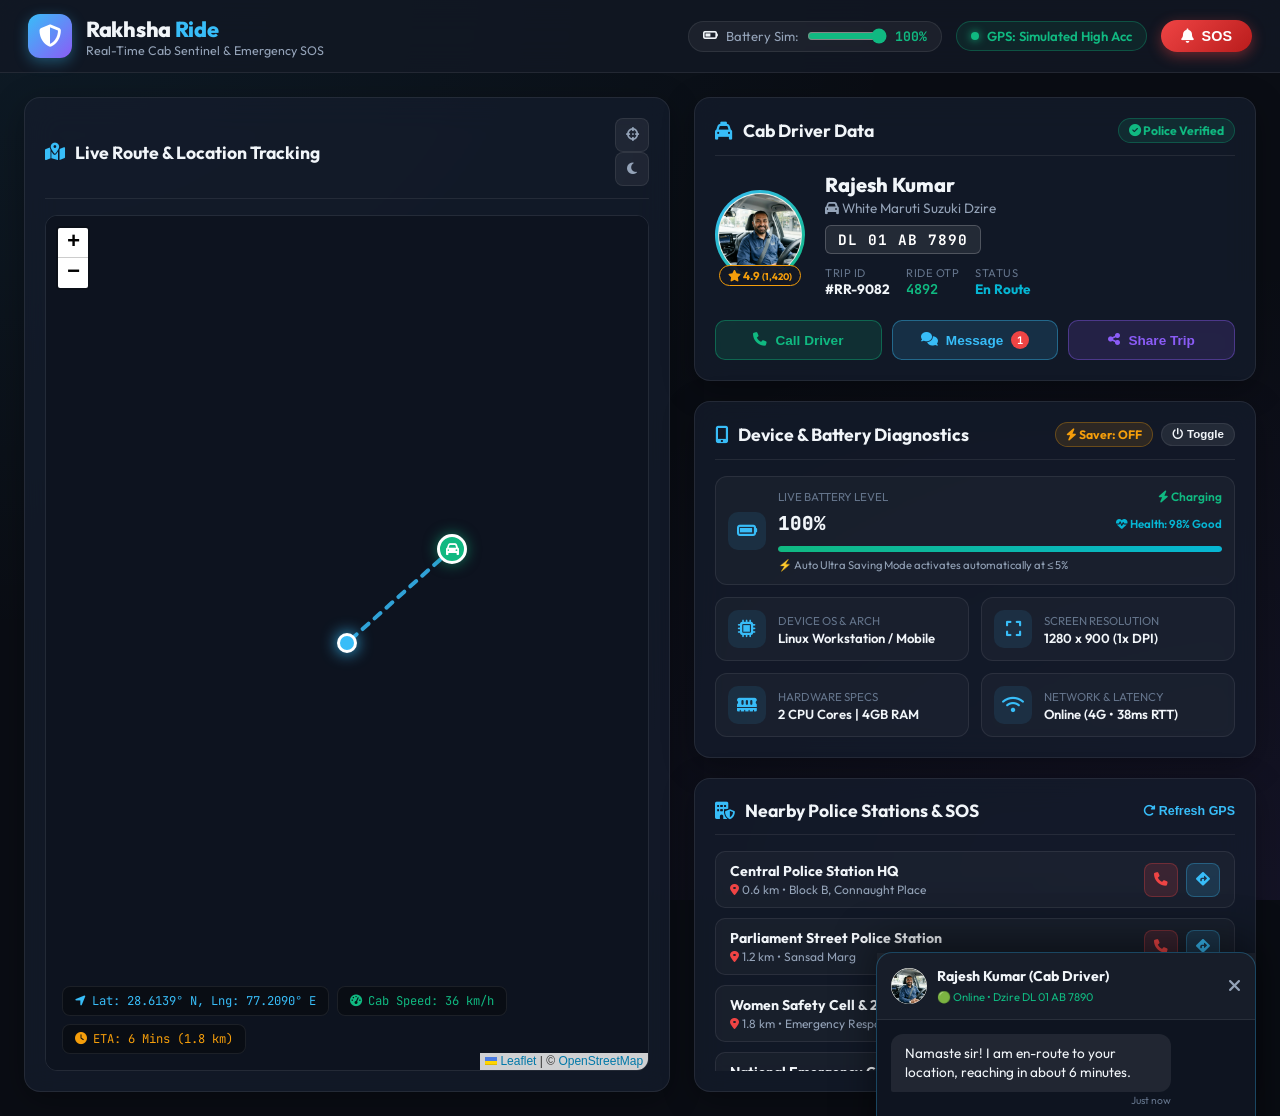
==== index.html @ adb959b7 "feat: initial commit of Rakhsha Ride web application" ====
<!DOCTYPE html>
<html lang="en">
<head>
    <meta charset="UTF-8">
    <meta name="viewport" content="width=device-width, initial-scale=1.0">
    <title>Rakhsha Ride | Smart Cab & Emergency Sentinel</title>
    
    <!-- Inline SVG Favicon (prevents 404) -->
    <link rel="icon" href="data:image/svg+xml,<svg xmlns=%22http://www.w3.org/2000/svg%22 viewBox=%220 0 100 100%22><text y=%22.9em%22 font-size=%2290%22>🛡️</text></svg>">

    <!-- Fonts -->
    <link rel="preconnect" href="https://fonts.googleapis.com">
    <link rel="preconnect" href="https://fonts.gstatic.com" crossorigin>
    <link href="https://fonts.googleapis.com/css2?family=Outfit:wght@300;400;500;600;700;800&family=JetBrains+Mono:wght@400;500;700&display=swap" rel="stylesheet">
    
    <!-- FontAwesome & Local Leaflet CSS -->
    <link rel="stylesheet" href="https://cdnjs.cloudflare.com/ajax/libs/font-awesome/6.4.0/css/all.min.css">
    <link rel="stylesheet" href="assets/leaflet.css" />
    
    <!-- Stylesheet -->
    <link rel="stylesheet" href="style.css">
</head>
<body>

    <!-- Ultra Battery Saver Warning Bar -->
    <div id="ultra-saver-bar" class="ultra-saver-bar hidden">
        <i class="fa-solid fa-triangle-exclamation"></i>
        <span>CRITICAL BATTERY (&le; 5%): ULTRA POWER SAVER AUTOMATICALLY ACTIVE</span>
        <button id="disable-saver-btn" onclick="toggleUltraSaver(false)">Disable Mode</button>
    </div>

    <!-- Main Navigation Header -->
    <header class="app-header">
        <div class="header-brand">
            <div class="logo-icon"><i class="fa-solid fa-shield-halved"></i></div>
            <div class="brand-text">
                <h1>Rakhsha <span>Ride</span></h1>
                <p>Real-Time Cab Sentinel & Emergency SOS</p>
            </div>
        </div>

        <div class="header-controls">
            <!-- Battery Simulator Control -->
            <div class="battery-simulator-pill" title="Drag slider to test Auto 5% Saver">
                <i class="fa-solid fa-battery-half" id="header-battery-icon"></i>
                <span class="bat-label">Battery Sim:</span>
                <input type="range" id="battery-slider" min="1" max="100" value="85">
                <span id="battery-sim-val" class="bat-val">85%</span>
            </div>

            <!-- Status Pills -->
            <div class="status-pill location-pill" id="gps-status-pill">
                <span class="pulse-dot"></span>
                <span id="gps-status-text">GPS: Live Active</span>
            </div>

            <!-- Emergency SOS Button -->
            <button class="sos-header-btn" onclick="openSosModal()" title="Trigger Emergency Distress Beacon">
                <i class="fa-solid fa-bell"></i> SOS
            </button>
        </div>
    </header>

    <!-- Main Container Grid -->
    <main class="main-container">
        
        <!-- Left Column: Map & Live Tracking -->
        <section class="card map-section">
            <div class="card-header">
                <h2><i class="fa-solid fa-map-location-dot"></i> Live Route & Location Tracking</h2>
                <div class="card-actions">
                    <button class="icon-btn" onclick="recenterMap()" title="Center Map on My Location"><i class="fa-solid fa-crosshairs"></i></button>
                    <button class="icon-btn" onclick="toggleMapTheme()" id="map-theme-btn" title="Toggle Dark/Light Map"><i class="fa-solid fa-moon"></i></button>
                </div>
            </div>
            
            <div class="map-wrapper dark-map" id="map-container-box">
                <div id="leaflet-map"></div>
                
                <div class="map-live-overlay">
                    <div class="geo-badge">
                        <i class="fa-solid fa-location-arrow"></i>
                        <span id="live-coords">Lat: 28.6139° N, Lng: 77.2090° E</span>
                    </div>
                    <div class="speed-badge">
                        <i class="fa-solid fa-gauge-high"></i>
                        <span id="live-speed">Cab Speed: 36 km/h</span>
                    </div>
                    <div class="eta-badge">
                        <i class="fa-solid fa-clock"></i>
                        <span id="live-eta">ETA: 6 Mins (1.8 km)</span>
                    </div>
                </div>
            </div>
        </section>

        <!-- Right Column Grid -->
        <div class="right-column-grid">

            <!-- Cab Driver Data Card -->
            <section class="card driver-card">
                <div class="card-header">
                    <h2><i class="fa-solid fa-taxi"></i> Cab Driver Data</h2>
                    <span class="badge verified-badge"><i class="fa-solid fa-circle-check"></i> Police Verified</span>
                </div>

                <div class="driver-profile-body">
                    <div class="driver-avatar-box">
                        <img src="assets/driver.png" alt="Driver Avatar" id="driver-img">
                        <div class="driver-rating">
                            <i class="fa-solid fa-star"></i> 4.9 <small>(1,420)</small>
                        </div>
                    </div>

                    <div class="driver-details">
                        <h3 id="driver-name">Rajesh Kumar</h3>
                        <p class="cab-model"><i class="fa-solid fa-car"></i> White Maruti Suzuki Dzire</p>
                        <div class="plate-number" id="car-plate">DL 01 AB 7890</div>
                        
                        <div class="trip-meta-row">
                            <div class="meta-item">
                                <span class="meta-label">Trip ID</span>
                                <span class="meta-val">#RR-9082</span>
                            </div>
                            <div class="meta-item">
                                <span class="meta-label">Ride OTP</span>
                                <span class="meta-val highlight-otp">4892</span>
                            </div>
                            <div class="meta-item">
                                <span class="meta-label">Status</span>
                                <span class="meta-val status-enroute">En Route</span>
                            </div>
                        </div>
                    </div>
                </div>

                <!-- Driver Actions -->
                <div class="driver-actions">
                    <button class="action-btn call-btn" onclick="openCallModal()">
                        <i class="fa-solid fa-phone"></i> Call Driver
                    </button>
                    <button class="action-btn chat-btn" onclick="openChatDrawer()">
                        <i class="fa-solid fa-comments"></i> Message
                        <span class="chat-badge-count" id="chat-unread-badge">1</span>
                    </button>
                    <button class="action-btn share-btn" onclick="shareTripDetails()">
                        <i class="fa-solid fa-share-nodes"></i> Share Trip
                    </button>
                </div>
            </section>

            <!-- Phone Details & Auto 5% Battery Saver Section -->
            <section class="card phone-card">
                <div class="card-header">
                    <h2><i class="fa-solid fa-mobile-screen-button"></i> Device & Battery Diagnostics</h2>
                    <div class="header-badge-wrap">
                        <span class="badge saver-badge" id="battery-saver-badge">
                            <i class="fa-solid fa-bolt"></i> <span id="saver-status-text">Saver: OFF</span>
                        </span>
                        <button class="toggle-saver-btn" onclick="manualToggleSaver()" title="Quick toggle ultra battery saver">
                            <i class="fa-solid fa-power-off"></i> Toggle
                        </button>
                    </div>
                </div>

                <div class="phone-stats-grid">
                    <!-- Live Battery Meter -->
                    <div class="stat-box battery-stat-box">
                        <div class="stat-icon-wrap">
                            <i class="fa-solid fa-battery-three-quarters" id="phone-bat-icon"></i>
                        </div>
                        <div class="stat-info">
                            <div class="stat-val-row">
                                <span class="stat-title">Live Battery Level</span>
                                <span class="charging-text" id="phone-charging-status"><i class="fa-solid fa-plug"></i> Discharging</span>
                            </div>
                            <div class="stat-val-row" style="margin: 4px 0;">
                                <span class="stat-value" id="phone-bat-percent">85%</span>
                                <span class="battery-health-tag"><i class="fa-solid fa-heart-pulse"></i> Health: 98% Good</span>
                            </div>
                            <div class="battery-bar-container">
                                <div class="battery-bar-fill" id="battery-bar-fill" style="width: 85%;"></div>
                            </div>
                            <small class="battery-subtext" id="battery-auto-note">⚡ Auto Ultra Saving Mode activates automatically at &le; 5%</small>
                        </div>
                    </div>

                    <!-- OS & Phone Model -->
                    <div class="stat-box">
                        <div class="stat-icon-wrap"><i class="fa-solid fa-microchip"></i></div>
                        <div class="stat-info">
                            <span class="stat-title">Device OS & Arch</span>
                            <span class="stat-value-sm" id="phone-os-info">Detecting OS...</span>
                        </div>
                    </div>

                    <!-- Screen Resolution -->
                    <div class="stat-box">
                        <div class="stat-icon-wrap"><i class="fa-solid fa-expand"></i></div>
                        <div class="stat-info">
                            <span class="stat-title">Screen Resolution</span>
                            <span class="stat-value-sm" id="phone-res-info">Detecting Display...</span>
                        </div>
                    </div>

                    <!-- CPU & Memory -->
                    <div class="stat-box">
                        <div class="stat-icon-wrap"><i class="fa-solid fa-memory"></i></div>
                        <div class="stat-info">
                            <span class="stat-title">Hardware Specs</span>
                            <span class="stat-value-sm" id="phone-hw-info">8 CPU Cores | 8GB RAM</span>
                        </div>
                    </div>

                    <!-- Network Status -->
                    <div class="stat-box">
                        <div class="stat-icon-wrap"><i class="fa-solid fa-wifi"></i></div>
                        <div class="stat-info">
                            <span class="stat-title">Network & Latency</span>
                            <span class="stat-value-sm" id="phone-network-info">Online (4G LTE • 38ms RTT)</span>
                        </div>
                    </div>
                </div>
            </section>

            <!-- Near Police Station Contact Section -->
            <section class="card police-card">
                <div class="card-header">
                    <h2><i class="fa-solid fa-building-shield"></i> Nearby Police Stations & SOS</h2>
                    <button class="sm-text-btn" onclick="refreshPoliceStations()"><i class="fa-solid fa-rotate-right"></i> Refresh GPS</button>
                </div>

                <div class="police-list" id="police-station-list">
                    <!-- Dynamic rendering via JS -->
                </div>
            </section>

        </div>
    </main>

    <!-- IN-APP MESSAGING CHAT DRAWER -->
    <div id="chat-drawer" class="chat-drawer">
        <div class="chat-header">
            <div class="chat-driver-info">
                <img src="assets/driver.png" alt="Driver" class="chat-avatar">
                <div>
                    <h4>Rajesh Kumar (Cab Driver)</h4>
                    <span class="online-status">🟢 Online • Dzire DL 01 AB 7890</span>
                </div>
            </div>
            <button class="close-chat-btn" onclick="closeChatDrawer()"><i class="fa-solid fa-xmark"></i></button>
        </div>

        <div class="chat-messages-container" id="chat-messages">
            <div class="message incoming">
                <div class="message-bubble">Namaste sir! I am en-route to your location, reaching in about 6 minutes.</div>
                <span class="message-time">Just now</span>
            </div>
        </div>

        <div class="typing-indicator hidden" id="typing-indicator">
            <span></span><span></span><span></span> Driver is typing...
        </div>

        <!-- Quick SOS Templates -->
        <div class="quick-templates">
            <button class="template-btn" onclick="sendQuickMessage('Where are you right now?')">📍 Where are you?</button>
            <button class="template-btn" onclick="sendQuickMessage('I am waiting at the main gate.')">🚪 At the gate</button>
            <button class="template-btn danger-template" onclick="sendQuickMessage('⚠️ Please stop the cab immediately!')">⚠️ Stop Cab</button>
            <button class="template-btn danger-template" onclick="sendQuickMessage('🆘 I am feeling unsafe, please confirm route!')">🆘 Unsafe Alert</button>
        </div>

        <div class="chat-input-bar">
            <input type="text" id="chat-input" placeholder="Type message to driver..." onkeypress="handleChatKeyPress(event)">
            <button class="send-message-btn" onclick="sendMessage()"><i class="fa-solid fa-paper-plane"></i></button>
        </div>
    </div>

    <!-- VOICE CALL SIMULATOR MODAL -->
    <div id="call-modal" class="modal-overlay hidden">
        <div class="call-card">
            <div class="call-avatar-wrap">
                <img src="assets/driver.png" alt="Driver Avatar">
                <div class="call-pulse-ring"></div>
            </div>
            <h3 id="call-status-title">Calling Rajesh Kumar...</h3>
            <p class="call-number">+91 98765 43210 (Cab Driver)</p>
            <p class="call-timer" id="call-timer-text">Ringing...</p>

            <div class="call-controls">
                <button class="call-control-btn mute-btn" id="call-mute-btn" onclick="toggleCallMute()" title="Mute/Unmute"><i class="fa-solid fa-microphone-slash"></i></button>
                <button class="call-control-btn end-call-btn" onclick="closeCallModal()" title="End Call"><i class="fa-solid fa-phone-slash"></i></button>
                <button class="call-control-btn speaker-btn" id="call-speaker-btn" onclick="toggleCallSpeaker()" title="Speaker"><i class="fa-solid fa-volume-high"></i></button>
            </div>
        </div>
    </div>

    <!-- POLICE EMERGENCY DISPATCH CALL MODAL -->
    <div id="police-call-modal" class="modal-overlay hidden">
        <div class="call-card police-call-card">
            <div class="police-siren-badge"><i class="fa-solid fa-shield-halved"></i></div>
            <h3 id="police-modal-title">Emergency Police Dispatch</h3>
            <p class="call-number" id="police-modal-number">Dialing 112...</p>
            <p class="call-timer" id="police-modal-timer">Connecting to nearest control room...</p>

            <div class="dispatch-info-box">
                <p><i class="fa-solid fa-location-crosshairs"></i> Live GPS Coordinates Transmitted</p>
                <p><i class="fa-solid fa-taxi"></i> Vehicle Plate DL 01 AB 7890 Flagged</p>
            </div>

            <div class="call-controls">
                <button class="call-control-btn end-call-btn" onclick="closePoliceCallModal()" title="Disconnect"><i class="fa-solid fa-phone-slash"></i></button>
            </div>
        </div>
    </div>

    <!-- EMERGENCY SOS TRIGGER MODAL -->
    <div id="sos-modal" class="modal-overlay hidden">
        <div class="sos-card">
            <div class="sos-siren-icon"><i class="fa-solid fa-triangle-exclamation"></i></div>
            <h2>EMERGENCY SOS ALERT</h2>
            <p>Distress beacon will broadcast your live location to Nearest Police Stations & Emergency Contacts in:</p>
            
            <div class="sos-countdown-circle">
                <span id="sos-countdown-num">5</span>
            </div>

            <div class="sos-modal-actions">
                <button class="cancel-sos-btn" onclick="cancelSosModal()">CANCEL SOS</button>
                <button class="instant-sos-btn" onclick="triggerInstantSos()">DISPATCH NOW</button>
            </div>
        </div>
    </div>

    <!-- TOAST NOTIFICATION CONTAINER -->
    <div id="toast-container" class="toast-container"></div>

    <!-- Scripts: Local Leaflet + Core App -->
    <script src="assets/leaflet.js"></script>
    <script src="app.js"></script>
</body>
</html>
---- assets/leaflet.css ----
/* required styles */

.leaflet-pane,
.leaflet-tile,
.leaflet-marker-icon,
.leaflet-marker-shadow,
.leaflet-tile-container,
.leaflet-pane > svg,
.leaflet-pane > canvas,
.leaflet-zoom-box,
.leaflet-image-layer,
.leaflet-layer {
	position: absolute;
	left: 0;
	top: 0;
	}
.leaflet-container {
	overflow: hidden;
	}
.leaflet-tile,
.leaflet-marker-icon,
.leaflet-marker-shadow {
	-webkit-user-select: none;
	   -moz-user-select: none;
	        user-select: none;
	  -webkit-user-drag: none;
	}
/* Prevents IE11 from highlighting tiles in blue */
.leaflet-tile::selection {
	background: transparent;
}
/* Safari renders non-retina tile on retina better with this, but Chrome is worse */
.leaflet-safari .leaflet-tile {
	image-rendering: -webkit-optimize-contrast;
	}
/* hack that prevents hw layers "stretching" when loading new tiles */
.leaflet-safari .leaflet-tile-container {
	width: 1600px;
	height: 1600px;
	-webkit-transform-origin: 0 0;
	}
.leaflet-marker-icon,
.leaflet-marker-shadow {
	display: block;
	}
/* .leaflet-container svg: reset svg max-width decleration shipped in Joomla! (joomla.org) 3.x */
/* .leaflet-container img: map is broken in FF if you have max-width: 100% on tiles */
.leaflet-container .leaflet-overlay-pane svg {
	max-width: none !important;
	max-height: none !important;
	}
.leaflet-container .leaflet-marker-pane img,
.leaflet-container .leaflet-shadow-pane img,
.leaflet-container .leaflet-tile-pane img,
.leaflet-container img.leaflet-image-layer,
.leaflet-container .leaflet-tile {
	max-width: none !important;
	max-height: none !important;
	width: auto;
	padding: 0;
	}

.leaflet-container img.leaflet-tile {
	/* See: https://bugs.chromium.org/p/chromium/issues/detail?id=600120 */
	mix-blend-mode: plus-lighter;
}

.leaflet-container.leaflet-touch-zoom {
	-ms-touch-action: pan-x pan-y;
	touch-action: pan-x pan-y;
	}
.leaflet-container.leaflet-touch-drag {
	-ms-touch-action: pinch-zoom;
	/* Fallback for FF which doesn't support pinch-zoom */
	touch-action: none;
	touch-action: pinch-zoom;
}
.leaflet-container.leaflet-touch-drag.leaflet-touch-zoom {
	-ms-touch-action: none;
	touch-action: none;
}
.leaflet-container {
	-webkit-tap-highlight-color: transparent;
}
.leaflet-container a {
	-webkit-tap-highlight-color: rgba(51, 181, 229, 0.4);
}
.leaflet-tile {
	filter: inherit;
	visibility: hidden;
	}
.leaflet-tile-loaded {
	visibility: inherit;
	}
.leaflet-zoom-box {
	width: 0;
	height: 0;
	-moz-box-sizing: border-box;
	     box-sizing: border-box;
	z-index: 800;
	}
/* workaround for https://bugzilla.mozilla.org/show_bug.cgi?id=888319 */
.leaflet-overlay-pane svg {
	-moz-user-select: none;
	}

.leaflet-pane         { z-index: 400; }

.leaflet-tile-pane    { z-index: 200; }
.leaflet-overlay-pane { z-index: 400; }
.leaflet-shadow-pane  { z-index: 500; }
.leaflet-marker-pane  { z-index: 600; }
.leaflet-tooltip-pane   { z-index: 650; }
.leaflet-popup-pane   { z-index: 700; }

.leaflet-map-pane canvas { z-index: 100; }
.leaflet-map-pane svg    { z-index: 200; }

.leaflet-vml-shape {
	width: 1px;
	height: 1px;
	}
.lvml {
	behavior: url(#default#VML);
	display: inline-block;
	position: absolute;
	}


/* control positioning */

.leaflet-control {
	position: relative;
	z-index: 800;
	pointer-events: visiblePainted; /* IE 9-10 doesn't have auto */
	pointer-events: auto;
	}
.leaflet-top,
.leaflet-bottom {
	position: absolute;
	z-index: 1000;
	pointer-events: none;
	}
.leaflet-top {
	top: 0;
	}
.leaflet-right {
	right: 0;
	}
.leaflet-bottom {
	bottom: 0;
	}
.leaflet-left {
	left: 0;
	}
.leaflet-control {
	float: left;
	clear: both;
	}
.leaflet-right .leaflet-control {
	float: right;
	}
.leaflet-top .leaflet-control {
	margin-top: 10px;
	}
.leaflet-bottom .leaflet-control {
	margin-bottom: 10px;
	}
.leaflet-left .leaflet-control {
	margin-left: 10px;
	}
.leaflet-right .leaflet-control {
	margin-right: 10px;
	}


/* zoom and fade animations */

.leaflet-fade-anim .leaflet-popup {
	opacity: 0;
	-webkit-transition: opacity 0.2s linear;
	   -moz-transition: opacity 0.2s linear;
	        transition: opacity 0.2s linear;
	}
.leaflet-fade-anim .leaflet-map-pane .leaflet-popup {
	opacity: 1;
	}
.leaflet-zoom-animated {
	-webkit-transform-origin: 0 0;
	    -ms-transform-origin: 0 0;
	        transform-origin: 0 0;
	}
svg.leaflet-zoom-animated {
	will-change: transform;
}

.leaflet-zoom-anim .leaflet-zoom-animated {
	-webkit-transition: -webkit-transform 0.25s cubic-bezier(0,0,0.25,1);
	   -moz-transition:    -moz-transform 0.25s cubic-bezier(0,0,0.25,1);
	        transition:         transform 0.25s cubic-bezier(0,0,0.25,1);
	}
.leaflet-zoom-anim .leaflet-tile,
.leaflet-pan-anim .leaflet-tile {
	-webkit-transition: none;
	   -moz-transition: none;
	        transition: none;
	}

.leaflet-zoom-anim .leaflet-zoom-hide {
	visibility: hidden;
	}


/* cursors */

.leaflet-interactive {
	cursor: pointer;
	}
.leaflet-grab {
	cursor: -webkit-grab;
	cursor:    -moz-grab;
	cursor:         grab;
	}
.leaflet-crosshair,
.leaflet-crosshair .leaflet-interactive {
	cursor: crosshair;
	}
.leaflet-popup-pane,
.leaflet-control {
	cursor: auto;
	}
.leaflet-dragging .leaflet-grab,
.leaflet-dragging .leaflet-grab .leaflet-interactive,
.leaflet-dragging .leaflet-marker-draggable {
	cursor: move;
	cursor: -webkit-grabbing;
	cursor:    -moz-grabbing;
	cursor:         grabbing;
	}

/* marker & overlays interactivity */
.leaflet-marker-icon,
.leaflet-marker-shadow,
.leaflet-image-layer,
.leaflet-pane > svg path,
.leaflet-tile-container {
	pointer-events: none;
	}

.leaflet-marker-icon.leaflet-interactive,
.leaflet-image-layer.leaflet-interactive,
.leaflet-pane > svg path.leaflet-interactive,
svg.leaflet-image-layer.leaflet-interactive path {
	pointer-events: visiblePainted; /* IE 9-10 doesn't have auto */
	pointer-events: auto;
	}

/* visual tweaks */

.leaflet-container {
	background: #ddd;
	outline-offset: 1px;
	}
.leaflet-container a {
	color: #0078A8;
	}
.leaflet-zoom-box {
	border: 2px dotted #38f;
	background: rgba(255,255,255,0.5);
	}


/* general typography */
.leaflet-container {
	font-family: "Helvetica Neue", Arial, Helvetica, sans-serif;
	font-size: 12px;
	font-size: 0.75rem;
	line-height: 1.5;
	}


/* general toolbar styles */

.leaflet-bar {
	box-shadow: 0 1px 5px rgba(0,0,0,0.65);
	border-radius: 4px;
	}
.leaflet-bar a {
	background-color: #fff;
	border-bottom: 1px solid #ccc;
	width: 26px;
	height: 26px;
	line-height: 26px;
	display: block;
	text-align: center;
	text-decoration: none;
	color: black;
	}
.leaflet-bar a,
.leaflet-control-layers-toggle {
	background-position: 50% 50%;
	background-repeat: no-repeat;
	display: block;
	}
.leaflet-bar a:hover,
.leaflet-bar a:focus {
	background-color: #f4f4f4;
	}
.leaflet-bar a:first-child {
	border-top-left-radius: 4px;
	border-top-right-radius: 4px;
	}
.leaflet-bar a:last-child {
	border-bottom-left-radius: 4px;
	border-bottom-right-radius: 4px;
	border-bottom: none;
	}
.leaflet-bar a.leaflet-disabled {
	cursor: default;
	background-color: #f4f4f4;
	color: #bbb;
	}

.leaflet-touch .leaflet-bar a {
	width: 30px;
	height: 30px;
	line-height: 30px;
	}
.leaflet-touch .leaflet-bar a:first-child {
	border-top-left-radius: 2px;
	border-top-right-radius: 2px;
	}
.leaflet-touch .leaflet-bar a:last-child {
	border-bottom-left-radius: 2px;
	border-bottom-right-radius: 2px;
	}

/* zoom control */

.leaflet-control-zoom-in,
.leaflet-control-zoom-out {
	font: bold 18px 'Lucida Console', Monaco, monospace;
	text-indent: 1px;
	}

.leaflet-touch .leaflet-control-zoom-in, .leaflet-touch .leaflet-control-zoom-out  {
	font-size: 22px;
	}


/* layers control */

.leaflet-control-layers {
	box-shadow: 0 1px 5px rgba(0,0,0,0.4);
	background: #fff;
	border-radius: 5px;
	}
.leaflet-control-layers-toggle {
	background-image: url(images/layers.png);
	width: 36px;
	height: 36px;
	}
.leaflet-retina .leaflet-control-layers-toggle {
	background-image: url(images/layers-2x.png);
	background-size: 26px 26px;
	}
.leaflet-touch .leaflet-control-layers-toggle {
	width: 44px;
	height: 44px;
	}
.leaflet-control-layers .leaflet-control-layers-list,
.leaflet-control-layers-expanded .leaflet-control-layers-toggle {
	display: none;
	}
.leaflet-control-layers-expanded .leaflet-control-layers-list {
	display: block;
	position: relative;
	}
.leaflet-control-layers-expanded {
	padding: 6px 10px 6px 6px;
	color: #333;
	background: #fff;
	}
.leaflet-control-layers-scrollbar {
	overflow-y: scroll;
	overflow-x: hidden;
	padding-right: 5px;
	}
.leaflet-control-layers-selector {
	margin-top: 2px;
	position: relative;
	top: 1px;
	}
.leaflet-control-layers label {
	display: block;
	font-size: 13px;
	font-size: 1.08333em;
	}
.leaflet-control-layers-separator {
	height: 0;
	border-top: 1px solid #ddd;
	margin: 5px -10px 5px -6px;
	}

/* Default icon URLs */
.leaflet-default-icon-path { /* used only in path-guessing heuristic, see L.Icon.Default */
	background-image: url(images/marker-icon.png);
	}


/* attribution and scale controls */

.leaflet-container .leaflet-control-attribution {
	background: #fff;
	background: rgba(255, 255, 255, 0.8);
	margin: 0;
	}
.leaflet-control-attribution,
.leaflet-control-scale-line {
	padding: 0 5px;
	color: #333;
	line-height: 1.4;
	}
.leaflet-control-attribution a {
	text-decoration: none;
	}
.leaflet-control-attribution a:hover,
.leaflet-control-attribution a:focus {
	text-decoration: underline;
	}
.leaflet-attribution-flag {
	display: inline !important;
	vertical-align: baseline !important;
	width: 1em;
	height: 0.6669em;
	}
.leaflet-left .leaflet-control-scale {
	margin-left: 5px;
	}
.leaflet-bottom .leaflet-control-scale {
	margin-bottom: 5px;
	}
.leaflet-control-scale-line {
	border: 2px solid #777;
	border-top: none;
	line-height: 1.1;
	padding: 2px 5px 1px;
	white-space: nowrap;
	-moz-box-sizing: border-box;
	     box-sizing: border-box;
	background: rgba(255, 255, 255, 0.8);
	text-shadow: 1px 1px #fff;
	}
.leaflet-control-scale-line:not(:first-child) {
	border-top: 2px solid #777;
	border-bottom: none;
	margin-top: -2px;
	}
.leaflet-control-scale-line:not(:first-child):not(:last-child) {
	border-bottom: 2px solid #777;
	}

.leaflet-touch .leaflet-control-attribution,
.leaflet-touch .leaflet-control-layers,
.leaflet-touch .leaflet-bar {
	box-shadow: none;
	}
.leaflet-touch .leaflet-control-layers,
.leaflet-touch .leaflet-bar {
	border: 2px solid rgba(0,0,0,0.2);
	background-clip: padding-box;
	}


/* popup */

.leaflet-popup {
	position: absolute;
	text-align: center;
	margin-bottom: 20px;
	}
.leaflet-popup-content-wrapper {
	padding: 1px;
	text-align: left;
	border-radius: 12px;
	}
.leaflet-popup-content {
	margin: 13px 24px 13px 20px;
	line-height: 1.3;
	font-size: 13px;
	font-size: 1.08333em;
	min-height: 1px;
	}
.leaflet-popup-content p {
	margin: 17px 0;
	margin: 1.3em 0;
	}
.leaflet-popup-tip-container {
	width: 40px;
	height: 20px;
	position: absolute;
	left: 50%;
	margin-top: -1px;
	margin-left: -20px;
	overflow: hidden;
	pointer-events: none;
	}
.leaflet-popup-tip {
	width: 17px;
	height: 17px;
	padding: 1px;

	margin: -10px auto 0;
	pointer-events: auto;

	-webkit-transform: rotate(45deg);
	   -moz-transform: rotate(45deg);
	    -ms-transform: rotate(45deg);
	        transform: rotate(45deg);
	}
.leaflet-popup-content-wrapper,
.leaflet-popup-tip {
	background: white;
	color: #333;
	box-shadow: 0 3px 14px rgba(0,0,0,0.4);
	}
.leaflet-container a.leaflet-popup-close-button {
	position: absolute;
	top: 0;
	right: 0;
	border: none;
	text-align: center;
	width: 24px;
	height: 24px;
	font: 16px/24px Tahoma, Verdana, sans-serif;
	color: #757575;
	text-decoration: none;
	background: transparent;
	}
.leaflet-container a.leaflet-popup-close-button:hover,
.leaflet-container a.leaflet-popup-close-button:focus {
	color: #585858;
	}
.leaflet-popup-scrolled {
	overflow: auto;
	}

.leaflet-oldie .leaflet-popup-content-wrapper {
	-ms-zoom: 1;
	}
.leaflet-oldie .leaflet-popup-tip {
	width: 24px;
	margin: 0 auto;

	-ms-filter: "progid:DXImageTransform.Microsoft.Matrix(M11=0.70710678, M12=0.70710678, M21=-0.70710678, M22=0.70710678)";
	filter: progid:DXImageTransform.Microsoft.Matrix(M11=0.70710678, M12=0.70710678, M21=-0.70710678, M22=0.70710678);
	}

.leaflet-oldie .leaflet-control-zoom,
.leaflet-oldie .leaflet-control-layers,
.leaflet-oldie .leaflet-popup-content-wrapper,
.leaflet-oldie .leaflet-popup-tip {
	border: 1px solid #999;
	}


/* div icon */

.leaflet-div-icon {
	background: #fff;
	border: 1px solid #666;
	}


/* Tooltip */
/* Base styles for the element that has a tooltip */
.leaflet-tooltip {
	position: absolute;
	padding: 6px;
	background-color: #fff;
	border: 1px solid #fff;
	border-radius: 3px;
	color: #222;
	white-space: nowrap;
	-webkit-user-select: none;
	-moz-user-select: none;
	-ms-user-select: none;
	user-select: none;
	pointer-events: none;
	box-shadow: 0 1px 3px rgba(0,0,0,0.4);
	}
.leaflet-tooltip.leaflet-interactive {
	cursor: pointer;
	pointer-events: auto;
	}
.leaflet-tooltip-top:before,
.leaflet-tooltip-bottom:before,
.leaflet-tooltip-left:before,
.leaflet-tooltip-right:before {
	position: absolute;
	pointer-events: none;
	border: 6px solid transparent;
	background: transparent;
	content: "";
	}

/* Directions */

.leaflet-tooltip-bottom {
	margin-top: 6px;
}
.leaflet-tooltip-top {
	margin-top: -6px;
}
.leaflet-tooltip-bottom:before,
.leaflet-tooltip-top:before {
	left: 50%;
	margin-left: -6px;
	}
.leaflet-tooltip-top:before {
	bottom: 0;
	margin-bottom: -12px;
	border-top-color: #fff;
	}
.leaflet-tooltip-bottom:before {
	top: 0;
	margin-top: -12px;
	margin-left: -6px;
	border-bottom-color: #fff;
	}
.leaflet-tooltip-left {
	margin-left: -6px;
}
.leaflet-tooltip-right {
	margin-left: 6px;
}
.leaflet-tooltip-left:before,
.leaflet-tooltip-right:before {
	top: 50%;
	margin-top: -6px;
	}
.leaflet-tooltip-left:before {
	right: 0;
	margin-right: -12px;
	border-left-color: #fff;
	}
.leaflet-tooltip-right:before {
	left: 0;
	margin-left: -12px;
	border-right-color: #fff;
	}

/* Printing */

@media print {
	/* Prevent printers from removing background-images of controls. */
	.leaflet-control {
		-webkit-print-color-adjust: exact;
		print-color-adjust: exact;
		}
	}
---- style.css ----
/* ==========================================================================
   Rakhsha Ride - Core Design System & Styling
   ========================================================================== */

:root {
    /* Color Palette */
    --bg-primary: #0a0d14;
    --bg-secondary: #121824;
    --bg-card: rgba(21, 29, 44, 0.75);
    --bg-card-hover: rgba(28, 38, 57, 0.85);
    --border-color: rgba(255, 255, 255, 0.08);
    --border-glow: rgba(56, 189, 248, 0.3);

    --text-main: #f1f5f9;
    --text-muted: #94a3b8;
    --text-dim: #64748b;

    --accent-primary: #38bdf8;
    --accent-cyan: #06b6d4;
    --accent-emerald: #10b981;
    --accent-warning: #f59e0b;
    --accent-danger: #ef4444;
    --accent-purple: #8b5cf6;

    --font-main: 'Outfit', -apple-system, BlinkMacSystemFont, sans-serif;
    --font-mono: 'JetBrains Mono', monospace;

    --glass-blur: blur(16px);
    --card-radius: 16px;
    --transition-fast: all 0.2s cubic-bezier(0.4, 0, 0.2, 1);
    --transition-smooth: all 0.3s cubic-bezier(0.4, 0, 0.2, 1);
}

/* Reset & Base Styles */
* {
    margin: 0;
    padding: 0;
    box-sizing: border-box;
}

body {
    font-family: var(--font-main);
    background-color: var(--bg-primary);
    background-image: 
        radial-gradient(at 0% 0%, rgba(56, 189, 248, 0.08) 0px, transparent 50%),
        radial-gradient(at 100% 100%, rgba(139, 92, 246, 0.08) 0px, transparent 50%);
    background-attachment: fixed;
    color: var(--text-main);
    min-height: 100vh;
    display: flex;
    flex-direction: column;
    overflow-x: hidden;
}

/* Scrollbar */
::-webkit-scrollbar {
    width: 6px;
}
::-webkit-scrollbar-track {
    background: var(--bg-primary);
}
::-webkit-scrollbar-thumb {
    background: var(--bg-secondary);
    border-radius: 4px;
}
::-webkit-scrollbar-thumb:hover {
    background: var(--accent-primary);
}

/* ==========================================================================
   Ultra Power Saver Mode Theme Overrides (&le; 5% Battery)
   ========================================================================== */
body.ultra-saver {
    background-color: #000000 !important;
    background-image: none !important;
    color: #ffffff !important;
}

body.ultra-saver * {
    box-shadow: none !important;
    text-shadow: none !important;
    backdrop-filter: none !important;
    animation: none !important;
    transition: none !important;
}

body.ultra-saver .card {
    background: #050505 !important;
    border: 1px solid #333333 !important;
}

body.ultra-saver .app-header {
    background: #000000 !important;
    border-bottom: 2px solid #f59e0b !important;
}

body.ultra-saver .sos-header-btn,
body.ultra-saver .instant-sos-btn {
    background: #ff0000 !important;
    color: #ffffff !important;
    border: 2px solid #ffffff !important;
}

body.ultra-saver .battery-bar-fill {
    background: #ff0000 !important;
}

body.ultra-saver .verified-badge,
body.ultra-saver .status-pill {
    background: #111111 !important;
    border: 1px solid #555555 !important;
    color: #f59e0b !important;
}

/* Ultra Saver Bar */
.ultra-saver-bar {
    background: #ef4444;
    color: #ffffff;
    padding: 10px 20px;
    font-size: 0.9rem;
    font-weight: 700;
    display: flex;
    align-items: center;
    justify-content: center;
    gap: 15px;
    letter-spacing: 0.5px;
    box-shadow: 0 4px 12px rgba(239, 68, 68, 0.4);
    position: sticky;
    top: 0;
    z-index: 9999;
}

.ultra-saver-bar.hidden {
    display: none !important;
}

.ultra-saver-bar button {
    background: #ffffff;
    color: #ef4444;
    border: none;
    padding: 5px 14px;
    border-radius: 6px;
    font-weight: 800;
    cursor: pointer;
    font-size: 0.82rem;
}

/* ==========================================================================
   Header Architecture
   ========================================================================== */
.app-header {
    display: flex;
    align-items: center;
    justify-content: space-between;
    padding: 14px 28px;
    background: rgba(18, 24, 36, 0.85);
    backdrop-filter: var(--glass-blur);
    border-bottom: 1px solid var(--border-color);
    position: sticky;
    top: 0;
    z-index: 100;
}

.header-brand {
    display: flex;
    align-items: center;
    gap: 14px;
}

.logo-icon {
    width: 44px;
    height: 44px;
    border-radius: 12px;
    background: linear-gradient(135deg, var(--accent-primary), var(--accent-purple));
    display: flex;
    align-items: center;
    justify-content: center;
    font-size: 1.4rem;
    color: #ffffff;
    box-shadow: 0 4px 14px rgba(56, 189, 248, 0.35);
}

.brand-text h1 {
    font-size: 1.35rem;
    font-weight: 800;
    letter-spacing: -0.3px;
}

.brand-text h1 span {
    color: var(--accent-primary);
}

.brand-text p {
    font-size: 0.78rem;
    color: var(--text-muted);
}

.header-controls {
    display: flex;
    align-items: center;
    gap: 14px;
}

/* Battery Simulator Control Pill */
.battery-simulator-pill {
    display: flex;
    align-items: center;
    gap: 8px;
    background: rgba(255, 255, 255, 0.05);
    border: 1px solid var(--border-color);
    padding: 6px 14px;
    border-radius: 30px;
    font-size: 0.82rem;
}

.battery-simulator-pill input[type="range"] {
    width: 80px;
    accent-color: var(--accent-emerald);
    cursor: pointer;
}

.bat-label {
    color: var(--text-muted);
}

.bat-val {
    font-family: var(--font-mono);
    font-weight: 700;
    color: var(--accent-emerald);
}

/* Status Pills */
.status-pill {
    display: flex;
    align-items: center;
    gap: 8px;
    padding: 6px 14px;
    border-radius: 30px;
    font-size: 0.82rem;
    font-weight: 600;
    background: rgba(16, 185, 129, 0.1);
    border: 1px solid rgba(16, 185, 129, 0.3);
    color: var(--accent-emerald);
}

.pulse-dot {
    width: 8px;
    height: 8px;
    border-radius: 50%;
    background-color: var(--accent-emerald);
    box-shadow: 0 0 8px var(--accent-emerald);
    animation: pulse 1.8s infinite;
}

@keyframes pulse {
    0% { transform: scale(0.95); box-shadow: 0 0 0 0 rgba(16, 185, 129, 0.7); }
    70% { transform: scale(1); box-shadow: 0 0 0 8px rgba(16, 185, 129, 0); }
    100% { transform: scale(0.95); box-shadow: 0 0 0 0 rgba(16, 185, 129, 0); }
}

/* Header SOS Button */
.sos-header-btn {
    background: linear-gradient(135deg, #ef4444, #b91c1c);
    color: #ffffff;
    border: none;
    padding: 8px 20px;
    border-radius: 30px;
    font-size: 0.9rem;
    font-weight: 800;
    display: flex;
    align-items: center;
    gap: 8px;
    cursor: pointer;
    box-shadow: 0 4px 14px rgba(239, 68, 68, 0.4);
    transition: var(--transition-fast);
}

.sos-header-btn:hover {
    transform: translateY(-2px);
    box-shadow: 0 6px 20px rgba(239, 68, 68, 0.6);
}

/* ==========================================================================
   Main Grid Layout
   ========================================================================== */
.main-container {
    padding: 24px;
    display: grid;
    grid-template-columns: 1.15fr 1fr;
    gap: 24px;
    max-width: 1600px;
    width: 100%;
    margin: 0 auto;
    flex: 1;
}

@media (max-width: 1080px) {
    .main-container {
        grid-template-columns: 1fr;
    }
}

/* Card Container Base */
.card {
    background: var(--bg-card);
    backdrop-filter: var(--glass-blur);
    border: 1px solid var(--border-color);
    border-radius: var(--card-radius);
    padding: 20px;
    display: flex;
    flex-direction: column;
    gap: 16px;
    box-shadow: 0 8px 32px rgba(0, 0, 0, 0.3);
    transition: var(--transition-smooth);
}

.card:hover {
    border-color: var(--border-glow);
}

.card-header {
    display: flex;
    align-items: center;
    justify-content: space-between;
    padding-bottom: 12px;
    border-bottom: 1px solid var(--border-color);
}

.card-header h2 {
    font-size: 1.1rem;
    font-weight: 700;
    display: flex;
    align-items: center;
    gap: 10px;
    color: var(--text-main);
}

.card-header h2 i {
    color: var(--accent-primary);
}

.header-badge-wrap {
    display: flex;
    align-items: center;
    gap: 8px;
}

.toggle-saver-btn {
    background: rgba(255, 255, 255, 0.08);
    border: 1px solid var(--border-color);
    color: var(--text-main);
    padding: 4px 10px;
    border-radius: 12px;
    font-size: 0.72rem;
    font-weight: 700;
    cursor: pointer;
    transition: var(--transition-fast);
}

.toggle-saver-btn:hover {
    background: var(--accent-warning);
    color: #000000;
}

.icon-btn {
    background: rgba(255, 255, 255, 0.06);
    border: 1px solid var(--border-color);
    color: var(--text-muted);
    width: 34px;
    height: 34px;
    border-radius: 8px;
    display: flex;
    align-items: center;
    justify-content: center;
    cursor: pointer;
    transition: var(--transition-fast);
}

.icon-btn:hover {
    background: rgba(255, 255, 255, 0.12);
    color: var(--text-main);
}

.badge {
    font-size: 0.76rem;
    font-weight: 700;
    padding: 4px 10px;
    border-radius: 20px;
}

.verified-badge {
    background: rgba(16, 185, 129, 0.12);
    color: var(--accent-emerald);
    border: 1px solid rgba(16, 185, 129, 0.3);
}

.saver-badge {
    background: rgba(245, 158, 11, 0.12);
    color: var(--accent-warning);
    border: 1px solid rgba(245, 158, 11, 0.3);
}

/* ==========================================================================
   Section 1: Map Section & Cyber Dark Mode Filter (100% Keyless)
   ========================================================================== */
.map-section {
    min-height: 580px;
    height: 100%;
}

.map-wrapper {
    position: relative;
    flex: 1;
    min-height: 480px;
    border-radius: 12px;
    overflow: hidden;
    border: 1px solid var(--border-color);
}

#leaflet-map {
    width: 100%;
    height: 100%;
    z-index: 1;
    background: #0d131f;
}

/* Dark Mode Tile Inversion: Creates cyber dark radar map without requiring third party API keys */
.map-wrapper.dark-map .leaflet-tile-pane {
    filter: brightness(0.65) invert(1) contrast(3) hue-rotate(200deg) saturate(0.25) brightness(0.85);
}

.map-live-overlay {
    position: absolute;
    bottom: 16px;
    left: 16px;
    right: 16px;
    display: flex;
    flex-wrap: wrap;
    gap: 8px;
    z-index: 10;
    pointer-events: none;
}

.geo-badge, .speed-badge, .eta-badge {
    background: rgba(10, 13, 20, 0.88);
    backdrop-filter: var(--glass-blur);
    border: 1px solid var(--border-color);
    padding: 6px 12px;
    border-radius: 8px;
    font-family: var(--font-mono);
    font-size: 0.76rem;
    color: var(--accent-primary);
    display: flex;
    align-items: center;
    gap: 6px;
    pointer-events: auto;
}

.speed-badge { color: var(--accent-emerald); }
.eta-badge { color: var(--accent-warning); }

/* User and Cab Map Pins */
.user-map-pin, .cab-map-pin {
    display: flex;
    align-items: center;
    justify-content: center;
}

/* ==========================================================================
   Right Column Layout
   ========================================================================== */
.right-column-grid {
    display: flex;
    flex-direction: column;
    gap: 20px;
}

/* Driver Card */
.driver-profile-body {
    display: flex;
    gap: 20px;
    align-items: center;
}

.driver-avatar-box {
    position: relative;
    width: 90px;
    height: 90px;
    border-radius: 50%;
    padding: 3px;
    background: linear-gradient(135deg, var(--accent-primary), var(--accent-emerald));
    flex-shrink: 0;
}

.driver-avatar-box img {
    width: 100%;
    height: 100%;
    border-radius: 50%;
    object-fit: cover;
}

.driver-rating {
    position: absolute;
    bottom: -6px;
    left: 50%;
    transform: translateX(-50%);
    background: rgba(18, 24, 36, 0.95);
    border: 1px solid var(--accent-warning);
    color: var(--accent-warning);
    font-size: 0.72rem;
    font-weight: 700;
    padding: 2px 8px;
    border-radius: 12px;
    white-space: nowrap;
}

.driver-details h3 {
    font-size: 1.25rem;
    font-weight: 800;
    margin-bottom: 2px;
}

.cab-model {
    font-size: 0.85rem;
    color: var(--text-muted);
    margin-bottom: 8px;
}

.plate-number {
    display: inline-block;
    font-family: var(--font-mono);
    background: rgba(255, 255, 255, 0.08);
    border: 1px solid rgba(255, 255, 255, 0.2);
    padding: 4px 12px;
    border-radius: 6px;
    font-weight: 700;
    letter-spacing: 1px;
    font-size: 0.9rem;
    color: #ffffff;
    margin-bottom: 12px;
}

.trip-meta-row {
    display: flex;
    gap: 16px;
}

.meta-item {
    display: flex;
    flex-direction: column;
}

.meta-label {
    font-size: 0.7rem;
    color: var(--text-dim);
    text-transform: uppercase;
    letter-spacing: 0.5px;
}

.meta-val {
    font-size: 0.85rem;
    font-weight: 700;
    color: var(--text-main);
}

.highlight-otp {
    color: var(--accent-emerald);
    font-family: var(--font-mono);
}

.status-enroute {
    color: var(--accent-cyan);
}

.driver-actions {
    display: grid;
    grid-template-columns: 1fr 1fr 1fr;
    gap: 10px;
    margin-top: 6px;
}

.action-btn {
    border: none;
    padding: 10px 14px;
    border-radius: 10px;
    font-weight: 700;
    font-size: 0.85rem;
    cursor: pointer;
    display: flex;
    align-items: center;
    justify-content: center;
    gap: 8px;
    position: relative;
    transition: var(--transition-fast);
}

.call-btn {
    background: rgba(16, 185, 129, 0.15);
    border: 1px solid rgba(16, 185, 129, 0.4);
    color: var(--accent-emerald);
}
.call-btn:hover { background: var(--accent-emerald); color: #ffffff; }

.chat-btn {
    background: rgba(56, 189, 248, 0.15);
    border: 1px solid rgba(56, 189, 248, 0.4);
    color: var(--accent-primary);
}
.chat-btn:hover { background: var(--accent-primary); color: #ffffff; }

.share-btn {
    background: rgba(139, 92, 246, 0.15);
    border: 1px solid rgba(139, 92, 246, 0.4);
    color: var(--accent-purple);
}
.share-btn:hover { background: var(--accent-purple); color: #ffffff; }

.chat-badge-count {
    background: var(--accent-danger);
    color: #ffffff;
    font-size: 0.65rem;
    padding: 2px 6px;
    border-radius: 10px;
    font-family: var(--font-mono);
}

/* Phone Details Card & Stats Grid */
.phone-stats-grid {
    display: grid;
    grid-template-columns: 1fr 1fr;
    gap: 12px;
}

.stat-box {
    background: rgba(255, 255, 255, 0.03);
    border: 1px solid var(--border-color);
    padding: 12px;
    border-radius: 12px;
    display: flex;
    gap: 12px;
    align-items: center;
}

.battery-stat-box {
    grid-column: span 2;
}

.stat-icon-wrap {
    width: 38px;
    height: 38px;
    border-radius: 10px;
    background: rgba(56, 189, 248, 0.1);
    color: var(--accent-primary);
    display: flex;
    align-items: center;
    justify-content: center;
    font-size: 1.1rem;
    flex-shrink: 0;
}

.stat-info {
    display: flex;
    flex-direction: column;
    gap: 2px;
    width: 100%;
}

.stat-title {
    font-size: 0.72rem;
    color: var(--text-dim);
    text-transform: uppercase;
}

.stat-value {
    font-size: 1.2rem;
    font-weight: 800;
    font-family: var(--font-mono);
}

.stat-value-sm {
    font-size: 0.82rem;
    font-weight: 600;
    color: var(--text-main);
}

.stat-val-row {
    display: flex;
    align-items: center;
    justify-content: space-between;
}

.charging-text {
    font-size: 0.75rem;
    color: var(--accent-emerald);
    font-weight: 600;
}

.battery-health-tag {
    font-size: 0.72rem;
    color: var(--accent-cyan);
    font-weight: 600;
}

.battery-bar-container {
    height: 6px;
    background: rgba(255, 255, 255, 0.1);
    border-radius: 4px;
    overflow: hidden;
    margin-top: 4px;
}

.battery-bar-fill {
    height: 100%;
    background: linear-gradient(90deg, var(--accent-emerald), var(--accent-cyan));
    border-radius: 4px;
    transition: width 0.3s ease;
}

.battery-subtext {
    font-size: 0.7rem;
    color: var(--text-muted);
    margin-top: 4px;
}

/* Police Station Section */
.police-list {
    display: flex;
    flex-direction: column;
    gap: 10px;
    max-height: 220px;
    overflow-y: auto;
}

.police-item {
    background: rgba(255, 255, 255, 0.03);
    border: 1px solid var(--border-color);
    padding: 10px 14px;
    border-radius: 10px;
    display: flex;
    align-items: center;
    justify-content: space-between;
    transition: var(--transition-fast);
}

.police-item:hover {
    background: rgba(255, 255, 255, 0.06);
}

.police-info h4 {
    font-size: 0.88rem;
    font-weight: 700;
    margin-bottom: 2px;
}

.police-info p {
    font-size: 0.75rem;
    color: var(--text-muted);
}

.police-actions {
    display: flex;
    gap: 8px;
}

.police-btn {
    border: none;
    width: 34px;
    height: 34px;
    border-radius: 8px;
    display: flex;
    align-items: center;
    justify-content: center;
    cursor: pointer;
    font-size: 0.85rem;
    transition: var(--transition-fast);
}

.police-call {
    background: rgba(239, 68, 68, 0.15);
    color: var(--accent-danger);
    border: 1px solid rgba(239, 68, 68, 0.3);
}
.police-call:hover { background: var(--accent-danger); color: #ffffff; }

.police-nav {
    background: rgba(56, 189, 248, 0.15);
    color: var(--accent-primary);
    border: 1px solid rgba(56, 189, 248, 0.3);
}
.police-nav:hover { background: var(--accent-primary); color: #ffffff; }

.sm-text-btn {
    background: none;
    border: none;
    color: var(--accent-primary);
    font-size: 0.78rem;
    font-weight: 600;
    cursor: pointer;
}

/* ==========================================================================
   Chat Drawer
   ========================================================================== */
.chat-drawer {
    position: fixed;
    bottom: 0;
    right: 24px;
    width: 380px;
    height: 520px;
    background: #0e1420;
    border: 1px solid var(--border-glow);
    border-bottom: none;
    border-radius: 16px 16px 0 0;
    z-index: 1000;
    display: flex;
    flex-direction: column;
    transform: translateY(110%);
    transition: transform 0.3s cubic-bezier(0.4, 0, 0.2, 1);
    box-shadow: 0 -10px 40px rgba(0, 0, 0, 0.5);
}

.chat-drawer.open {
    transform: translateY(0);
}

.chat-header {
    padding: 14px;
    background: rgba(255, 255, 255, 0.04);
    border-bottom: 1px solid var(--border-color);
    display: flex;
    align-items: center;
    justify-content: space-between;
}

.chat-driver-info {
    display: flex;
    align-items: center;
    gap: 10px;
}

.chat-avatar {
    width: 36px;
    height: 36px;
    border-radius: 50%;
    object-fit: cover;
}

.chat-driver-info h4 {
    font-size: 0.88rem;
    font-weight: 700;
}

.online-status {
    font-size: 0.7rem;
    color: var(--accent-emerald);
}

.close-chat-btn {
    background: none;
    border: none;
    color: var(--text-muted);
    font-size: 1.1rem;
    cursor: pointer;
}

.chat-messages-container {
    flex: 1;
    padding: 14px;
    overflow-y: auto;
    display: flex;
    flex-direction: column;
    gap: 10px;
}

.message {
    display: flex;
    flex-direction: column;
    max-width: 80%;
}

.message.incoming {
    align-self: flex-start;
}

.message.outgoing {
    align-self: flex-end;
}

.message-bubble {
    padding: 10px 14px;
    border-radius: 12px;
    font-size: 0.85rem;
    line-height: 1.4;
}

.incoming .message-bubble {
    background: rgba(255, 255, 255, 0.08);
    color: var(--text-main);
    border-bottom-left-radius: 2px;
}

.outgoing .message-bubble {
    background: var(--accent-primary);
    color: #ffffff;
    border-bottom-right-radius: 2px;
}

.message-time {
    font-size: 0.65rem;
    color: var(--text-dim);
    margin-top: 2px;
    align-self: flex-end;
}

.typing-indicator {
    padding: 4px 14px;
    font-size: 0.75rem;
    color: var(--text-muted);
    font-style: italic;
    display: flex;
    align-items: center;
    gap: 6px;
}

.typing-indicator.hidden {
    display: none;
}

.quick-templates {
    padding: 8px 12px;
    display: flex;
    gap: 6px;
    overflow-x: auto;
    border-top: 1px solid var(--border-color);
}

.template-btn {
    background: rgba(255, 255, 255, 0.05);
    border: 1px solid var(--border-color);
    color: var(--text-muted);
    font-size: 0.72rem;
    padding: 4px 10px;
    border-radius: 14px;
    white-space: nowrap;
    cursor: pointer;
    transition: var(--transition-fast);
}

.template-btn:hover {
    background: rgba(255, 255, 255, 0.12);
    color: var(--text-main);
}

.template-btn.danger-template {
    border-color: rgba(239, 68, 68, 0.3);
    color: #fca5a5;
}

.template-btn.danger-template:hover {
    background: rgba(239, 68, 68, 0.2);
}

.chat-input-bar {
    padding: 10px 12px;
    display: flex;
    gap: 8px;
    background: rgba(0, 0, 0, 0.2);
}

.chat-input-bar input {
    flex: 1;
    background: rgba(255, 255, 255, 0.06);
    border: 1px solid var(--border-color);
    padding: 8px 14px;
    border-radius: 20px;
    color: var(--text-main);
    font-family: var(--font-main);
    font-size: 0.85rem;
    outline: none;
}

.chat-input-bar input:focus {
    border-color: var(--accent-primary);
}

.send-message-btn {
    background: var(--accent-primary);
    border: none;
    color: #ffffff;
    width: 36px;
    height: 36px;
    border-radius: 50%;
    cursor: pointer;
}

/* ==========================================================================
   Modals (Call, Police Dispatch, SOS)
   ========================================================================== */
.modal-overlay {
    position: fixed;
    top: 0;
    left: 0;
    right: 0;
    bottom: 0;
    background: rgba(0, 0, 0, 0.82);
    backdrop-filter: blur(8px);
    z-index: 2000;
    display: flex;
    align-items: center;
    justify-content: center;
}

.modal-overlay.hidden {
    display: none !important;
}

.call-card, .sos-card {
    background: #121824;
    border: 1px solid var(--border-glow);
    border-radius: 20px;
    padding: 30px;
    width: 360px;
    display: flex;
    flex-direction: column;
    align-items: center;
    text-align: center;
    box-shadow: 0 20px 50px rgba(0, 0, 0, 0.6);
}

.call-avatar-wrap {
    position: relative;
    width: 100px;
    height: 100px;
    margin-bottom: 16px;
}

.call-avatar-wrap img {
    width: 100%;
    height: 100%;
    border-radius: 50%;
    object-fit: cover;
}

.call-pulse-ring {
    position: absolute;
    top: -10px;
    left: -10px;
    right: -10px;
    bottom: -10px;
    border: 2px solid var(--accent-emerald);
    border-radius: 50%;
    animation: ripple 1.5s linear infinite;
}

@keyframes ripple {
    0% { transform: scale(0.8); opacity: 1; }
    100% { transform: scale(1.3); opacity: 0; }
}

.call-number {
    color: var(--text-muted);
    font-family: var(--font-mono);
    font-size: 0.9rem;
    margin: 4px 0 10px 0;
}

.call-timer {
    font-family: var(--font-mono);
    font-size: 1.2rem;
    color: var(--accent-emerald);
    margin-bottom: 24px;
}

.call-controls {
    display: flex;
    gap: 20px;
}

.call-control-btn {
    width: 52px;
    height: 52px;
    border-radius: 50%;
    border: none;
    font-size: 1.2rem;
    cursor: pointer;
    display: flex;
    align-items: center;
    justify-content: center;
    transition: var(--transition-fast);
}

.mute-btn, .speaker-btn {
    background: rgba(255, 255, 255, 0.1);
    color: var(--text-main);
}

.end-call-btn {
    background: var(--accent-danger);
    color: #ffffff;
    box-shadow: 0 4px 14px rgba(239, 68, 68, 0.4);
}

/* Police Dispatch Card */
.police-call-card {
    border-color: rgba(239, 68, 68, 0.4);
}

.police-siren-badge {
    width: 80px;
    height: 80px;
    border-radius: 50%;
    background: rgba(239, 68, 68, 0.15);
    border: 2px solid var(--accent-danger);
    display: flex;
    align-items: center;
    justify-content: center;
    font-size: 2.2rem;
    color: var(--accent-danger);
    margin-bottom: 16px;
    animation: pulse 1.2s infinite;
}

.dispatch-info-box {
    background: rgba(255, 255, 255, 0.04);
    border: 1px solid var(--border-color);
    padding: 12px;
    border-radius: 10px;
    width: 100%;
    font-size: 0.78rem;
    color: var(--text-muted);
    text-align: left;
    display: flex;
    flex-direction: column;
    gap: 6px;
    margin-bottom: 20px;
}

.dispatch-info-box i {
    color: var(--accent-emerald);
}

/* SOS Modal */
.sos-siren-icon {
    font-size: 3rem;
    color: var(--accent-danger);
    margin-bottom: 12px;
    animation: flash 0.8s infinite alternate;
}

@keyframes flash {
    from { opacity: 0.4; }
    to { opacity: 1; }
}

.sos-card h2 {
    color: var(--accent-danger);
    font-weight: 800;
    margin-bottom: 8px;
}

.sos-card p {
    font-size: 0.85rem;
    color: var(--text-muted);
    margin-bottom: 20px;
}

.sos-countdown-circle {
    width: 90px;
    height: 90px;
    border-radius: 50%;
    border: 4px solid var(--accent-danger);
    display: flex;
    align-items: center;
    justify-content: center;
    font-size: 2.8rem;
    font-weight: 800;
    font-family: var(--font-mono);
    color: var(--accent-danger);
    margin-bottom: 24px;
}

.sos-modal-actions {
    display: flex;
    gap: 12px;
    width: 100%;
}

.cancel-sos-btn, .instant-sos-btn {
    flex: 1;
    padding: 12px;
    border-radius: 10px;
    border: none;
    font-weight: 700;
    font-size: 0.85rem;
    cursor: pointer;
}

.cancel-sos-btn {
    background: rgba(255, 255, 255, 0.1);
    color: var(--text-main);
}

.instant-sos-btn {
    background: var(--accent-danger);
    color: #ffffff;
}

/* Toast Notifications */
.toast-container {
    position: fixed;
    bottom: 20px;
    left: 50%;
    transform: translateX(-50%);
    z-index: 9999;
    display: flex;
    flex-direction: column;
    gap: 10px;
    pointer-events: none;
}

.toast {
    background: rgba(18, 24, 36, 0.95);
    border: 1px solid var(--accent-primary);
    color: #ffffff;
    padding: 10px 20px;
    border-radius: 30px;
    font-size: 0.85rem;
    font-weight: 600;
    display: flex;
    align-items: center;
    gap: 10px;
    box-shadow: 0 10px 30px rgba(0, 0, 0, 0.5);
    animation: toastIn 0.3s ease, toastOut 0.3s ease 2.7s forwards;
}

@keyframes toastIn {
    from { opacity: 0; transform: translateY(20px); }
    to { opacity: 1; transform: translateY(0); }
}

@keyframes toastOut {
    from { opacity: 1; transform: translateY(0); }
    to { opacity: 0; transform: translateY(-10px); }
}
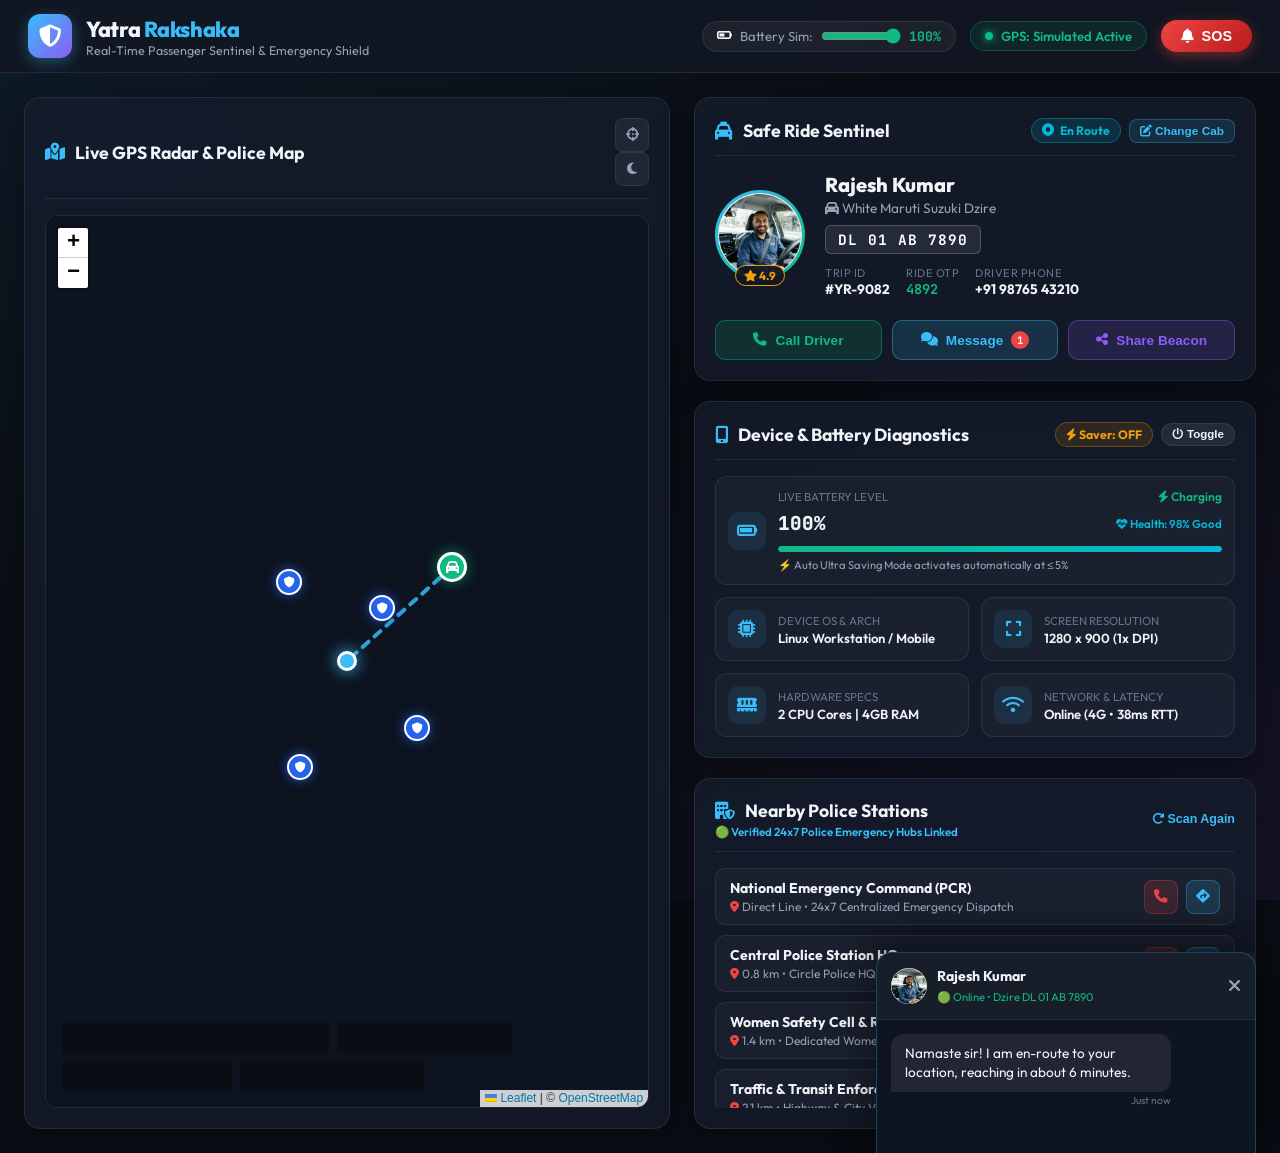
==== commit bd1bf822: "feat: upgrade to Yatra Rakshaka with real Overpass police scanner, Nominatim geocoding, and custom c" ====
--- a/index.html
+++ b/index.html
@@ -3,9 +3,9 @@
 <head>
     <meta charset="UTF-8">
     <meta name="viewport" content="width=device-width, initial-scale=1.0">
-    <title>Rakhsha Ride | Smart Cab & Emergency Sentinel</title>
+    <title>Yatra Rakshaka | Real-Time Cab Sentinel & Emergency SOS</title>
     
-    <!-- Inline SVG Favicon (prevents 404) -->
+    <!-- Inline SVG Favicon -->
     <link rel="icon" href="data:image/svg+xml,<svg xmlns=%22http://www.w3.org/2000/svg%22 viewBox=%220 0 100 100%22><text y=%22.9em%22 font-size=%2290%22>🛡️</text></svg>">
 
     <!-- Fonts -->
@@ -13,9 +13,9 @@
     <link rel="preconnect" href="https://fonts.gstatic.com" crossorigin>
     <link href="https://fonts.googleapis.com/css2?family=Outfit:wght@300;400;500;600;700;800&family=JetBrains+Mono:wght@400;500;700&display=swap" rel="stylesheet">
     
-    <!-- FontAwesome & Local Leaflet CSS -->
+    <!-- FontAwesome & Leaflet CSS -->
     <link rel="stylesheet" href="https://cdnjs.cloudflare.com/ajax/libs/font-awesome/6.4.0/css/all.min.css">
-    <link rel="stylesheet" href="assets/leaflet.css" />
+    <link rel="stylesheet" href="assets/leaflet.css" onerror="this.onerror=null;this.href='leaflet.css';" />
     
     <!-- Stylesheet -->
     <link rel="stylesheet" href="style.css">
@@ -34,8 +34,8 @@
         <div class="header-brand">
             <div class="logo-icon"><i class="fa-solid fa-shield-halved"></i></div>
             <div class="brand-text">
-                <h1>Rakhsha <span>Ride</span></h1>
-                <p>Real-Time Cab Sentinel & Emergency SOS</p>
+                <h1>Yatra <span>Rakshaka</span></h1>
+                <p>Real-Time Passenger Sentinel & Emergency Shield</p>
             </div>
         </div>
 
@@ -67,7 +67,7 @@
         <!-- Left Column: Map & Live Tracking -->
         <section class="card map-section">
             <div class="card-header">
-                <h2><i class="fa-solid fa-map-location-dot"></i> Live Route & Location Tracking</h2>
+                <h2><i class="fa-solid fa-map-location-dot"></i> Live GPS Radar & Police Map</h2>
                 <div class="card-actions">
                     <button class="icon-btn" onclick="recenterMap()" title="Center Map on My Location"><i class="fa-solid fa-crosshairs"></i></button>
                     <button class="icon-btn" onclick="toggleMapTheme()" id="map-theme-btn" title="Toggle Dark/Light Map"><i class="fa-solid fa-moon"></i></button>
@@ -80,7 +80,11 @@
                 <div class="map-live-overlay">
                     <div class="geo-badge">
                         <i class="fa-solid fa-location-arrow"></i>
-                        <span id="live-coords">Lat: 28.6139° N, Lng: 77.2090° E</span>
+                        <span id="live-coords">Detecting GPS position...</span>
+                    </div>
+                    <div class="address-badge" id="live-address-badge">
+                        <i class="fa-solid fa-location-dot"></i>
+                        <span id="live-address-text">Resolving street address...</span>
                     </div>
                     <div class="speed-badge">
                         <i class="fa-solid fa-gauge-high"></i>
@@ -97,38 +101,43 @@
         <!-- Right Column Grid -->
         <div class="right-column-grid">
 
-            <!-- Cab Driver Data Card -->
+            <!-- Cab Driver Sentinel Card -->
             <section class="card driver-card">
                 <div class="card-header">
-                    <h2><i class="fa-solid fa-taxi"></i> Cab Driver Data</h2>
-                    <span class="badge verified-badge"><i class="fa-solid fa-circle-check"></i> Police Verified</span>
+                    <h2><i class="fa-solid fa-taxi"></i> Safe Ride Sentinel</h2>
+                    <div class="driver-card-header-actions">
+                        <span class="badge ride-status-badge" id="ride-status-badge"><i class="fa-solid fa-circle-dot"></i> En Route</span>
+                        <button class="sm-edit-btn" onclick="openCabModal()" title="Enter your actual cab details">
+                            <i class="fa-solid fa-pen-to-square"></i> Change Cab
+                        </button>
+                    </div>
                 </div>
 
                 <div class="driver-profile-body">
                     <div class="driver-avatar-box">
-                        <img src="assets/driver.png" alt="Driver Avatar" id="driver-img">
+                        <img src="assets/driver.png" onerror="this.onerror=null;this.src='driver.png';" alt="Driver Avatar" id="driver-img">
                         <div class="driver-rating">
-                            <i class="fa-solid fa-star"></i> 4.9 <small>(1,420)</small>
+                            <i class="fa-solid fa-star"></i> <span id="driver-rating-val">4.9</span>
                         </div>
                     </div>
 
                     <div class="driver-details">
                         <h3 id="driver-name">Rajesh Kumar</h3>
-                        <p class="cab-model"><i class="fa-solid fa-car"></i> White Maruti Suzuki Dzire</p>
+                        <p class="cab-model" id="cab-model"><i class="fa-solid fa-car"></i> White Maruti Suzuki Dzire</p>
                         <div class="plate-number" id="car-plate">DL 01 AB 7890</div>
                         
                         <div class="trip-meta-row">
                             <div class="meta-item">
                                 <span class="meta-label">Trip ID</span>
-                                <span class="meta-val">#RR-9082</span>
+                                <span class="meta-val" id="trip-id-val">#YR-9082</span>
                             </div>
                             <div class="meta-item">
                                 <span class="meta-label">Ride OTP</span>
-                                <span class="meta-val highlight-otp">4892</span>
+                                <span class="meta-val highlight-otp" id="ride-otp-val">4892</span>
                             </div>
                             <div class="meta-item">
-                                <span class="meta-label">Status</span>
-                                <span class="meta-val status-enroute">En Route</span>
+                                <span class="meta-label">Driver Phone</span>
+                                <span class="meta-val" id="driver-phone-val">+91 98765 43210</span>
                             </div>
                         </div>
                     </div>
@@ -143,8 +152,8 @@
                         <i class="fa-solid fa-comments"></i> Message
                         <span class="chat-badge-count" id="chat-unread-badge">1</span>
                     </button>
-                    <button class="action-btn share-btn" onclick="shareTripDetails()">
-                        <i class="fa-solid fa-share-nodes"></i> Share Trip
+                    <button class="action-btn share-btn" onclick="openShareModal()">
+                        <i class="fa-solid fa-share-nodes"></i> Share Beacon
                     </button>
                 </div>
             </section>
@@ -223,29 +232,117 @@
                 </div>
             </section>
 
-            <!-- Near Police Station Contact Section -->
+            <!-- Near Police Station Contact Section (Real Overpass API Scanner) -->
             <section class="card police-card">
                 <div class="card-header">
-                    <h2><i class="fa-solid fa-building-shield"></i> Nearby Police Stations & SOS</h2>
-                    <button class="sm-text-btn" onclick="refreshPoliceStations()"><i class="fa-solid fa-rotate-right"></i> Refresh GPS</button>
+                    <div>
+                        <h2><i class="fa-solid fa-building-shield"></i> Nearby Police Stations</h2>
+                        <span id="police-scan-status" class="scan-status-text"><i class="fa-solid fa-satellite-dish"></i> Live GPS scan active</span>
+                    </div>
+                    <button class="sm-text-btn" onclick="refreshPoliceStations()"><i class="fa-solid fa-rotate-right"></i> Scan Again</button>
                 </div>
 
                 <div class="police-list" id="police-station-list">
-                    <!-- Dynamic rendering via JS -->
+                    <div class="loading-stations-notice">
+                        <i class="fa-solid fa-circle-notch fa-spin"></i>
+                        <span>Scanning police stations around your live location...</span>
+                    </div>
                 </div>
             </section>
 
         </div>
     </main>
+
+    <!-- CUSTOM CAB DETAILS MODAL (ENTER / EDIT RIDE) -->
+    <div id="cab-modal" class="modal-overlay hidden">
+        <div class="cab-edit-card">
+            <div class="modal-header-row">
+                <h3><i class="fa-solid fa-taxi"></i> Safe Ride Details</h3>
+                <button class="modal-close-btn" onclick="closeCabModal()"><i class="fa-solid fa-xmark"></i></button>
+            </div>
+            <p class="modal-subtext">Enter your active cab or auto-rickshaw details for live safety monitoring.</p>
+
+            <form id="cab-form" onsubmit="handleCabSubmit(event)">
+                <div class="form-group">
+                    <label>Vehicle Plate Number *</label>
+                    <input type="text" id="input-plate" placeholder="e.g. DL 01 AB 7890 / MH 02 CZ 4521" required>
+                </div>
+
+                <div class="form-row">
+                    <div class="form-group">
+                        <label>Driver Name *</label>
+                        <input type="text" id="input-driver-name" placeholder="e.g. Rajesh Kumar" required>
+                    </div>
+                    <div class="form-group">
+                        <label>Driver Phone Number</label>
+                        <input type="tel" id="input-driver-phone" placeholder="e.g. +91 98765 43210">
+                    </div>
+                </div>
+
+                <div class="form-row">
+                    <div class="form-group">
+                        <label>Vehicle Type</label>
+                        <select id="input-cab-type">
+                            <option value="White Maruti Suzuki Dzire (Sedan)">Sedan (Dzire / Etios)</option>
+                            <option value="Auto-Rickshaw (Yellow-Green)">Auto-Rickshaw</option>
+                            <option value="Hatchback (WagonR / Swift)">Hatchback (WagonR / Swift)</option>
+                            <option value="Prime SUV (Innova / Ertiga)">Prime SUV (Innova / Ertiga)</option>
+                            <option value="Bike Taxi">Bike Taxi</option>
+                        </select>
+                    </div>
+                    <div class="form-group">
+                        <label>Ride Status</label>
+                        <select id="input-ride-status">
+                            <option value="enroute">Ride In Progress</option>
+                            <option value="waiting">Waiting for Driver</option>
+                            <option value="completed">Completed Safely</option>
+                        </select>
+                    </div>
+                </div>
+
+                <div class="modal-actions-row">
+                    <button type="button" class="cancel-btn" onclick="closeCabModal()">Cancel</button>
+                    <button type="submit" class="save-cab-btn"><i class="fa-solid fa-shield-check"></i> Save & Monitor</button>
+                </div>
+            </form>
+        </div>
+    </div>
+
+    <!-- SHARE SAFETY BEACON MODAL (WHATSAPP & SMS) -->
+    <div id="share-modal" class="modal-overlay hidden">
+        <div class="share-beacon-card">
+            <div class="modal-header-row">
+                <h3><i class="fa-solid fa-share-nodes"></i> Broadcast Safety Beacon</h3>
+                <button class="modal-close-btn" onclick="closeShareModal()"><i class="fa-solid fa-xmark"></i></button>
+            </div>
+            <p class="modal-subtext">Instantly transmit your live location, driver details & route link to trusted family or police.</p>
+
+            <div class="beacon-preview-box" id="beacon-preview-box">
+                <!-- Populated via JS -->
+            </div>
+
+            <div class="share-channel-buttons">
+                <button class="share-channel-btn whatsapp-btn" onclick="shareOnWhatsApp()">
+                    <i class="fa-brands fa-whatsapp"></i> Send via WhatsApp
+                </button>
+                <button class="share-channel-btn sms-btn" onclick="shareViaSms()">
+                    <i class="fa-solid fa-message"></i> Send via SMS
+                </button>
+                <button class="share-channel-btn copy-btn" onclick="copyShareBeacon()">
+                    <i class="fa-solid fa-copy"></i> Copy Beacon Text
+                </button>
+            </div>
+        </div>
+    </div>
 
     <!-- IN-APP MESSAGING CHAT DRAWER -->
     <div id="chat-drawer" class="chat-drawer">
         <div class="chat-header">
             <div class="chat-driver-info">
-                <img src="assets/driver.png" alt="Driver" class="chat-avatar">
+                <img src="assets/driver.png" onerror="this.onerror=null;this.src='driver.png';" alt="Driver" class="chat-avatar" id="chat-driver-avatar">
                 <div>
-                    <h4>Rajesh Kumar (Cab Driver)</h4>
-                    <span class="online-status">🟢 Online • Dzire DL 01 AB 7890</span>
+                    <h4 id="chat-driver-name">Rajesh Kumar</h4>
+                    <span class="online-status" id="chat-driver-status">🟢 Online • Dzire DL 01 AB 7890</span>
                 </div>
             </div>
             <button class="close-chat-btn" onclick="closeChatDrawer()"><i class="fa-solid fa-xmark"></i></button>
@@ -280,11 +377,11 @@
     <div id="call-modal" class="modal-overlay hidden">
         <div class="call-card">
             <div class="call-avatar-wrap">
-                <img src="assets/driver.png" alt="Driver Avatar">
+                <img src="assets/driver.png" onerror="this.onerror=null;this.src='driver.png';" alt="Driver Avatar" id="call-driver-avatar">
                 <div class="call-pulse-ring"></div>
             </div>
             <h3 id="call-status-title">Calling Rajesh Kumar...</h3>
-            <p class="call-number">+91 98765 43210 (Cab Driver)</p>
+            <p class="call-number" id="call-driver-number">+91 98765 43210 (Cab Driver)</p>
             <p class="call-timer" id="call-timer-text">Ringing...</p>
 
             <div class="call-controls">
@@ -305,7 +402,7 @@
 
             <div class="dispatch-info-box">
                 <p><i class="fa-solid fa-location-crosshairs"></i> Live GPS Coordinates Transmitted</p>
-                <p><i class="fa-solid fa-taxi"></i> Vehicle Plate DL 01 AB 7890 Flagged</p>
+                <p><i class="fa-solid fa-taxi"></i> Vehicle Flagged: <span id="police-flagged-plate">DL 01 AB 7890</span></p>
             </div>
 
             <div class="call-controls">
@@ -336,7 +433,7 @@
     <div id="toast-container" class="toast-container"></div>
 
     <!-- Scripts: Local Leaflet + Core App -->
-    <script src="assets/leaflet.js"></script>
+    <script src="assets/leaflet.js" onerror="this.onerror=null;var s=document.createElement('script');s.src='leaflet.js';document.head.appendChild(s);"></script>
     <script src="app.js"></script>
 </body>
 </html>
--- a/style.css
+++ b/style.css
@@ -1,13 +1,13 @@
 /* ==========================================================================
-   Rakhsha Ride - Core Design System & Styling
+   Yatra Rakshaka - Core Design System & Styling
    ========================================================================== */
 
 :root {
     /* Color Palette */
     --bg-primary: #0a0d14;
     --bg-secondary: #121824;
-    --bg-card: rgba(21, 29, 44, 0.75);
-    --bg-card-hover: rgba(28, 38, 57, 0.85);
+    --bg-card: rgba(21, 29, 44, 0.78);
+    --bg-card-hover: rgba(28, 38, 57, 0.88);
     --border-color: rgba(255, 255, 255, 0.08);
     --border-glow: rgba(56, 189, 248, 0.3);
 
@@ -21,6 +21,7 @@
     --accent-warning: #f59e0b;
     --accent-danger: #ef4444;
     --accent-purple: #8b5cf6;
+    --accent-whatsapp: #25D366;
 
     --font-main: 'Outfit', -apple-system, BlinkMacSystemFont, sans-serif;
     --font-mono: 'JetBrains Mono', monospace;
@@ -106,6 +107,7 @@
 }
 
 body.ultra-saver .verified-badge,
+body.ultra-saver .ride-status-badge,
 body.ultra-saver .status-pill {
     background: #111111 !important;
     border: 1px solid #555555 !important;
@@ -388,16 +390,54 @@
     border-radius: 20px;
 }
 
-.verified-badge {
-    background: rgba(16, 185, 129, 0.12);
+.ride-status-badge {
+    background: rgba(6, 182, 212, 0.15);
+    color: var(--accent-cyan);
+    border: 1px solid rgba(6, 182, 212, 0.35);
+    display: flex;
+    align-items: center;
+    gap: 6px;
+}
+
+.ride-status-badge.waiting {
+    background: rgba(245, 158, 11, 0.15);
+    color: var(--accent-warning);
+    border-color: rgba(245, 158, 11, 0.35);
+}
+
+.ride-status-badge.completed {
+    background: rgba(16, 185, 129, 0.15);
     color: var(--accent-emerald);
-    border: 1px solid rgba(16, 185, 129, 0.3);
+    border-color: rgba(16, 185, 129, 0.35);
 }
 
 .saver-badge {
     background: rgba(245, 158, 11, 0.12);
     color: var(--accent-warning);
     border: 1px solid rgba(245, 158, 11, 0.3);
+}
+
+.driver-card-header-actions {
+    display: flex;
+    align-items: center;
+    gap: 8px;
+}
+
+.sm-edit-btn {
+    background: rgba(56, 189, 248, 0.12);
+    border: 1px solid rgba(56, 189, 248, 0.3);
+    color: var(--accent-primary);
+    padding: 4px 10px;
+    border-radius: 8px;
+    font-size: 0.74rem;
+    font-weight: 700;
+    cursor: pointer;
+    transition: var(--transition-fast);
+}
+
+.sm-edit-btn:hover {
+    background: var(--accent-primary);
+    color: #ffffff;
 }
 
 /* ==========================================================================
@@ -441,7 +481,7 @@
     pointer-events: none;
 }
 
-.geo-badge, .speed-badge, .eta-badge {
+.geo-badge, .address-badge, .speed-badge, .eta-badge {
     background: rgba(10, 13, 20, 0.88);
     backdrop-filter: var(--glass-blur);
     border: 1px solid var(--border-color);
@@ -456,14 +496,36 @@
     pointer-events: auto;
 }
 
+.address-badge {
+    color: #e2e8f0;
+    font-family: var(--font-main);
+    font-weight: 600;
+    border-color: rgba(56, 189, 248, 0.4);
+}
+
+.address-badge i { color: var(--accent-primary); }
 .speed-badge { color: var(--accent-emerald); }
 .eta-badge { color: var(--accent-warning); }
 
-/* User and Cab Map Pins */
-.user-map-pin, .cab-map-pin {
+/* User, Cab, and Police Map Pins */
+.user-map-pin, .cab-map-pin, .police-map-pin {
     display: flex;
     align-items: center;
     justify-content: center;
+}
+
+.police-pin-inner {
+    background: #2563eb;
+    color: #ffffff;
+    width: 26px;
+    height: 26px;
+    border-radius: 50%;
+    border: 2px solid #ffffff;
+    box-shadow: 0 0 12px rgba(37, 99, 235, 0.8);
+    display: flex;
+    align-items: center;
+    justify-content: center;
+    font-size: 11px;
 }
 
 /* ==========================================================================
@@ -542,6 +604,7 @@
 
 .trip-meta-row {
     display: flex;
+    flex-wrap: wrap;
     gap: 16px;
 }
 
@@ -566,10 +629,6 @@
 .highlight-otp {
     color: var(--accent-emerald);
     font-family: var(--font-mono);
-}
-
-.status-enroute {
-    color: var(--accent-cyan);
 }
 
 .driver-actions {
@@ -722,13 +781,37 @@
     margin-top: 4px;
 }
 
-/* Police Station Section */
+/* Police Station Section & Overpass Scanner */
+.scan-status-text {
+    font-size: 0.72rem;
+    color: var(--accent-primary);
+    font-weight: 600;
+    display: block;
+    margin-top: 2px;
+}
+
 .police-list {
     display: flex;
     flex-direction: column;
     gap: 10px;
-    max-height: 220px;
+    max-height: 240px;
     overflow-y: auto;
+}
+
+.loading-stations-notice {
+    padding: 20px;
+    text-align: center;
+    color: var(--text-muted);
+    font-size: 0.85rem;
+    display: flex;
+    flex-direction: column;
+    align-items: center;
+    gap: 10px;
+}
+
+.loading-stations-notice i {
+    font-size: 1.5rem;
+    color: var(--accent-primary);
 }
 
 .police-item {
@@ -744,6 +827,7 @@
 
 .police-item:hover {
     background: rgba(255, 255, 255, 0.06);
+    border-color: rgba(56, 189, 248, 0.3);
 }
 
 .police-info h4 {
@@ -799,8 +883,203 @@
 }
 
 /* ==========================================================================
-   Chat Drawer
+   Modals (Cab Edit, Share Beacon, Call, SOS)
    ========================================================================== */
+.modal-overlay {
+    position: fixed;
+    top: 0;
+    left: 0;
+    right: 0;
+    bottom: 0;
+    background: rgba(0, 0, 0, 0.82);
+    backdrop-filter: blur(8px);
+    z-index: 2000;
+    display: flex;
+    align-items: center;
+    justify-content: center;
+    padding: 20px;
+}
+
+.modal-overlay.hidden {
+    display: none !important;
+}
+
+.cab-edit-card, .share-beacon-card, .call-card, .sos-card {
+    background: #121824;
+    border: 1px solid var(--border-glow);
+    border-radius: 20px;
+    padding: 28px;
+    width: 440px;
+    max-width: 100%;
+    display: flex;
+    flex-direction: column;
+    box-shadow: 0 20px 50px rgba(0, 0, 0, 0.6);
+}
+
+.modal-header-row {
+    display: flex;
+    align-items: center;
+    justify-content: space-between;
+    margin-bottom: 6px;
+}
+
+.modal-header-row h3 {
+    font-size: 1.2rem;
+    font-weight: 800;
+    display: flex;
+    align-items: center;
+    gap: 10px;
+    color: var(--text-main);
+}
+
+.modal-header-row h3 i {
+    color: var(--accent-primary);
+}
+
+.modal-close-btn {
+    background: none;
+    border: none;
+    color: var(--text-muted);
+    font-size: 1.2rem;
+    cursor: pointer;
+}
+
+.modal-subtext {
+    font-size: 0.8rem;
+    color: var(--text-muted);
+    margin-bottom: 20px;
+    line-height: 1.4;
+}
+
+/* Form Styles */
+.form-group {
+    display: flex;
+    flex-direction: column;
+    gap: 6px;
+    margin-bottom: 14px;
+}
+
+.form-group label {
+    font-size: 0.75rem;
+    text-transform: uppercase;
+    letter-spacing: 0.5px;
+    color: var(--text-dim);
+    font-weight: 700;
+}
+
+.form-group input, .form-group select {
+    background: rgba(255, 255, 255, 0.05);
+    border: 1px solid var(--border-color);
+    padding: 10px 14px;
+    border-radius: 8px;
+    color: var(--text-main);
+    font-family: var(--font-main);
+    font-size: 0.88rem;
+    outline: none;
+}
+
+.form-group input:focus, .form-group select:focus {
+    border-color: var(--accent-primary);
+}
+
+.form-group select option {
+    background: #121824;
+    color: #ffffff;
+}
+
+.form-row {
+    display: grid;
+    grid-template-columns: 1fr 1fr;
+    gap: 12px;
+}
+
+.modal-actions-row {
+    display: flex;
+    gap: 12px;
+    margin-top: 10px;
+}
+
+.cancel-btn, .save-cab-btn {
+    flex: 1;
+    padding: 12px;
+    border-radius: 10px;
+    border: none;
+    font-weight: 700;
+    font-size: 0.88rem;
+    cursor: pointer;
+    transition: var(--transition-fast);
+}
+
+.cancel-btn {
+    background: rgba(255, 255, 255, 0.08);
+    color: var(--text-main);
+}
+
+.save-cab-btn {
+    background: linear-gradient(135deg, var(--accent-primary), var(--accent-cyan));
+    color: #ffffff;
+    display: flex;
+    align-items: center;
+    justify-content: center;
+    gap: 8px;
+}
+
+/* Share Safety Beacon Card */
+.beacon-preview-box {
+    background: rgba(0, 0, 0, 0.35);
+    border: 1px solid var(--border-color);
+    padding: 12px;
+    border-radius: 10px;
+    font-family: var(--font-mono);
+    font-size: 0.76rem;
+    color: #cbd5e1;
+    line-height: 1.5;
+    margin-bottom: 20px;
+    white-space: pre-wrap;
+    max-height: 160px;
+    overflow-y: auto;
+}
+
+.share-channel-buttons {
+    display: flex;
+    flex-direction: column;
+    gap: 10px;
+}
+
+.share-channel-btn {
+    border: none;
+    padding: 12px 16px;
+    border-radius: 10px;
+    font-weight: 800;
+    font-size: 0.88rem;
+    cursor: pointer;
+    display: flex;
+    align-items: center;
+    justify-content: center;
+    gap: 10px;
+    transition: var(--transition-fast);
+}
+
+.whatsapp-btn {
+    background: #25D366;
+    color: #ffffff;
+}
+.whatsapp-btn:hover { background: #20b859; }
+
+.sms-btn {
+    background: #0284c7;
+    color: #ffffff;
+}
+.sms-btn:hover { background: #0369a1; }
+
+.copy-btn {
+    background: rgba(255, 255, 255, 0.08);
+    color: var(--text-main);
+    border: 1px solid var(--border-color);
+}
+.copy-btn:hover { background: rgba(255, 255, 255, 0.15); }
+
+/* Chat Drawer */
 .chat-drawer {
     position: fixed;
     bottom: 0;
@@ -878,13 +1157,8 @@
     max-width: 80%;
 }
 
-.message.incoming {
-    align-self: flex-start;
-}
-
-.message.outgoing {
-    align-self: flex-end;
-}
+.message.incoming { align-self: flex-start; }
+.message.outgoing { align-self: flex-end; }
 
 .message-bubble {
     padding: 10px 14px;
@@ -922,9 +1196,7 @@
     gap: 6px;
 }
 
-.typing-indicator.hidden {
-    display: none;
-}
+.typing-indicator.hidden { display: none; }
 
 .quick-templates {
     padding: 8px 12px;
@@ -954,10 +1226,6 @@
 .template-btn.danger-template {
     border-color: rgba(239, 68, 68, 0.3);
     color: #fca5a5;
-}
-
-.template-btn.danger-template:hover {
-    background: rgba(239, 68, 68, 0.2);
 }
 
 .chat-input-bar {
@@ -979,10 +1247,6 @@
     outline: none;
 }
 
-.chat-input-bar input:focus {
-    border-color: var(--accent-primary);
-}
-
 .send-message-btn {
     background: var(--accent-primary);
     border: none;
@@ -993,45 +1257,12 @@
     cursor: pointer;
 }
 
-/* ==========================================================================
-   Modals (Call, Police Dispatch, SOS)
-   ========================================================================== */
-.modal-overlay {
-    position: fixed;
-    top: 0;
-    left: 0;
-    right: 0;
-    bottom: 0;
-    background: rgba(0, 0, 0, 0.82);
-    backdrop-filter: blur(8px);
-    z-index: 2000;
-    display: flex;
-    align-items: center;
-    justify-content: center;
-}
-
-.modal-overlay.hidden {
-    display: none !important;
-}
-
-.call-card, .sos-card {
-    background: #121824;
-    border: 1px solid var(--border-glow);
-    border-radius: 20px;
-    padding: 30px;
-    width: 360px;
-    display: flex;
-    flex-direction: column;
-    align-items: center;
-    text-align: center;
-    box-shadow: 0 20px 50px rgba(0, 0, 0, 0.6);
-}
-
+/* Call Modal */
 .call-avatar-wrap {
     position: relative;
     width: 100px;
     height: 100px;
-    margin-bottom: 16px;
+    margin: 0 auto 16px;
 }
 
 .call-avatar-wrap img {
@@ -1062,6 +1293,7 @@
     font-family: var(--font-mono);
     font-size: 0.9rem;
     margin: 4px 0 10px 0;
+    text-align: center;
 }
 
 .call-timer {
@@ -1069,10 +1301,12 @@
     font-size: 1.2rem;
     color: var(--accent-emerald);
     margin-bottom: 24px;
+    text-align: center;
 }
 
 .call-controls {
     display: flex;
+    justify-content: center;
     gap: 20px;
 }
 
@@ -1116,7 +1350,7 @@
     justify-content: center;
     font-size: 2.2rem;
     color: var(--accent-danger);
-    margin-bottom: 16px;
+    margin: 0 auto 16px;
     animation: pulse 1.2s infinite;
 }
 
@@ -1143,7 +1377,7 @@
 .sos-siren-icon {
     font-size: 3rem;
     color: var(--accent-danger);
-    margin-bottom: 12px;
+    margin: 0 auto 12px;
     animation: flash 0.8s infinite alternate;
 }
 
@@ -1156,12 +1390,14 @@
     color: var(--accent-danger);
     font-weight: 800;
     margin-bottom: 8px;
+    text-align: center;
 }
 
 .sos-card p {
     font-size: 0.85rem;
     color: var(--text-muted);
     margin-bottom: 20px;
+    text-align: center;
 }
 
 .sos-countdown-circle {
@@ -1176,7 +1412,7 @@
     font-weight: 800;
     font-family: var(--font-mono);
     color: var(--accent-danger);
-    margin-bottom: 24px;
+    margin: 0 auto 24px;
 }
 
 .sos-modal-actions {
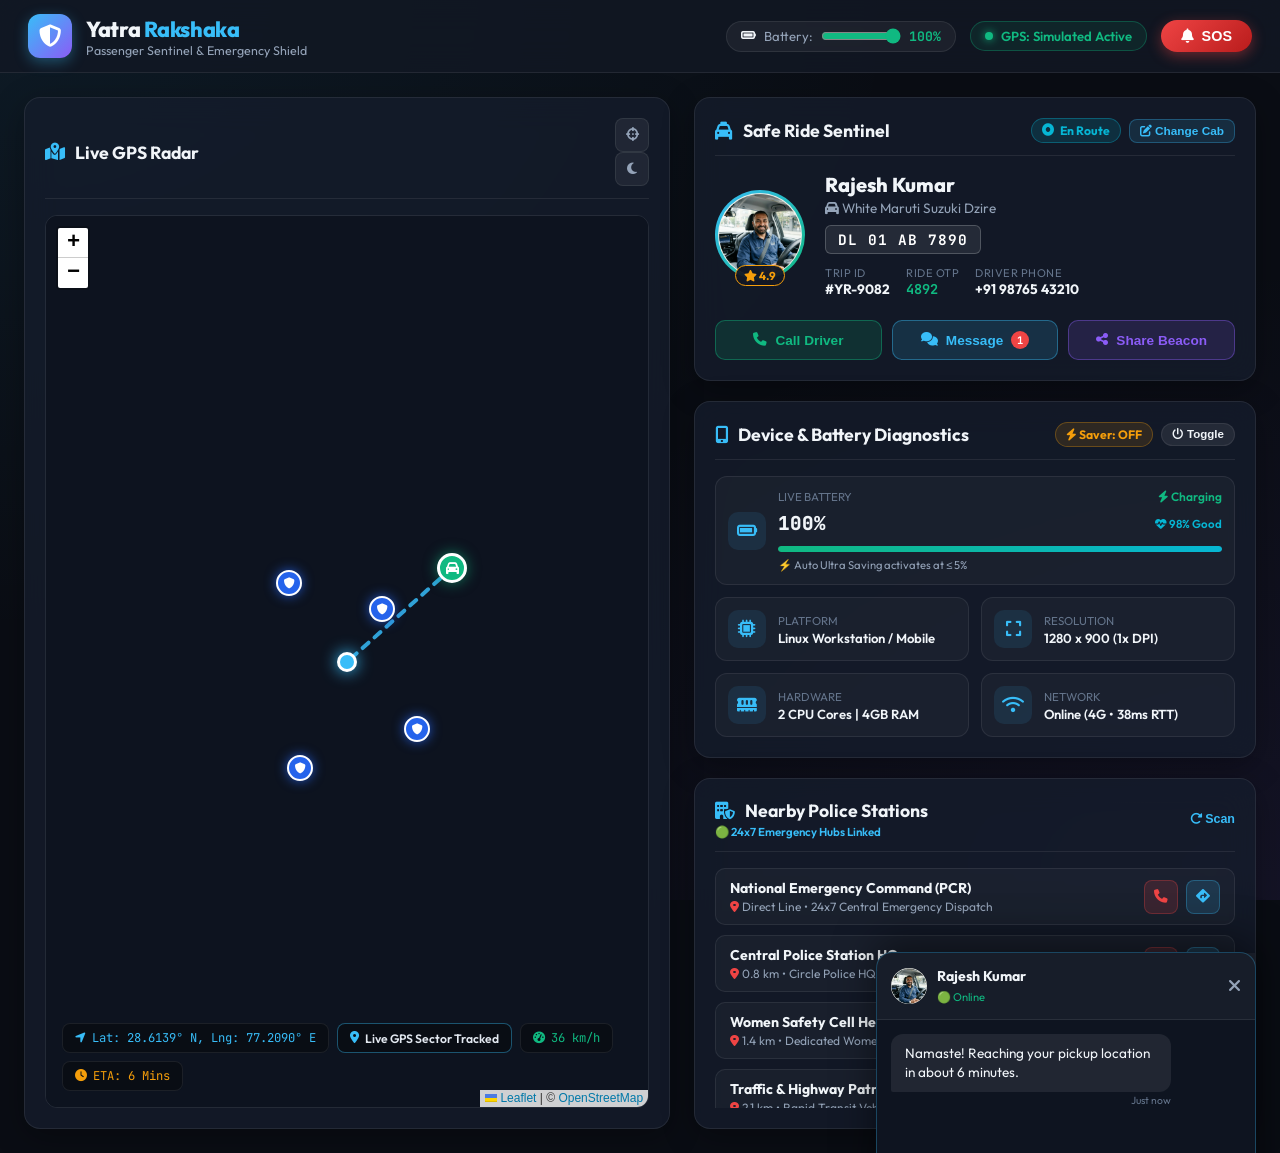
==== commit 6329a84c: "refactor: apply ponytail cleanups, streamline modals, instant police render, and fix all live featur" ====
--- a/index.html
+++ b/index.html
@@ -5,19 +5,12 @@
     <meta name="viewport" content="width=device-width, initial-scale=1.0">
     <title>Yatra Rakshaka | Real-Time Cab Sentinel & Emergency SOS</title>
     
-    <!-- Inline SVG Favicon -->
     <link rel="icon" href="data:image/svg+xml,<svg xmlns=%22http://www.w3.org/2000/svg%22 viewBox=%220 0 100 100%22><text y=%22.9em%22 font-size=%2290%22>🛡️</text></svg>">
-
-    <!-- Fonts -->
     <link rel="preconnect" href="https://fonts.googleapis.com">
     <link rel="preconnect" href="https://fonts.gstatic.com" crossorigin>
-    <link href="https://fonts.googleapis.com/css2?family=Outfit:wght@300;400;500;600;700;800&family=JetBrains+Mono:wght@400;500;700&display=swap" rel="stylesheet">
-    
-    <!-- FontAwesome & Leaflet CSS -->
+    <link href="https://fonts.googleapis.com/css2?family=Outfit:wght@400;600;700;800&family=JetBrains+Mono:wght@500;700&display=swap" rel="stylesheet">
     <link rel="stylesheet" href="https://cdnjs.cloudflare.com/ajax/libs/font-awesome/6.4.0/css/all.min.css">
     <link rel="stylesheet" href="assets/leaflet.css" onerror="this.onerror=null;this.href='leaflet.css';" />
-    
-    <!-- Stylesheet -->
     <link rel="stylesheet" href="style.css">
 </head>
 <body>
@@ -25,8 +18,8 @@
     <!-- Ultra Battery Saver Warning Bar -->
     <div id="ultra-saver-bar" class="ultra-saver-bar hidden">
         <i class="fa-solid fa-triangle-exclamation"></i>
-        <span>CRITICAL BATTERY (&le; 5%): ULTRA POWER SAVER AUTOMATICALLY ACTIVE</span>
-        <button id="disable-saver-btn" onclick="toggleUltraSaver(false)">Disable Mode</button>
+        <span>CRITICAL BATTERY (&le; 5%): ULTRA POWER SAVER ACTIVE</span>
+        <button id="disable-saver-btn" onclick="toggleUltraSaver(false)">Disable</button>
     </div>
 
     <!-- Main Navigation Header -->
@@ -35,27 +28,27 @@
             <div class="logo-icon"><i class="fa-solid fa-shield-halved"></i></div>
             <div class="brand-text">
                 <h1>Yatra <span>Rakshaka</span></h1>
-                <p>Real-Time Passenger Sentinel & Emergency Shield</p>
+                <p>Passenger Sentinel & Emergency Shield</p>
             </div>
         </div>
 
         <div class="header-controls">
-            <!-- Battery Simulator Control -->
+            <!-- Battery Simulator -->
             <div class="battery-simulator-pill" title="Drag slider to test Auto 5% Saver">
                 <i class="fa-solid fa-battery-half" id="header-battery-icon"></i>
-                <span class="bat-label">Battery Sim:</span>
+                <span class="bat-label">Battery:</span>
                 <input type="range" id="battery-slider" min="1" max="100" value="85">
                 <span id="battery-sim-val" class="bat-val">85%</span>
             </div>
 
-            <!-- Status Pills -->
+            <!-- GPS Status -->
             <div class="status-pill location-pill" id="gps-status-pill">
                 <span class="pulse-dot"></span>
-                <span id="gps-status-text">GPS: Live Active</span>
-            </div>
-
-            <!-- Emergency SOS Button -->
-            <button class="sos-header-btn" onclick="openSosModal()" title="Trigger Emergency Distress Beacon">
+                <span id="gps-status-text">GPS: Live</span>
+            </div>
+
+            <!-- SOS Button -->
+            <button class="sos-header-btn" onclick="openSosModal()">
                 <i class="fa-solid fa-bell"></i> SOS
             </button>
         </div>
@@ -67,10 +60,10 @@
         <!-- Left Column: Map & Live Tracking -->
         <section class="card map-section">
             <div class="card-header">
-                <h2><i class="fa-solid fa-map-location-dot"></i> Live GPS Radar & Police Map</h2>
+                <h2><i class="fa-solid fa-map-location-dot"></i> Live GPS Radar</h2>
                 <div class="card-actions">
-                    <button class="icon-btn" onclick="recenterMap()" title="Center Map on My Location"><i class="fa-solid fa-crosshairs"></i></button>
-                    <button class="icon-btn" onclick="toggleMapTheme()" id="map-theme-btn" title="Toggle Dark/Light Map"><i class="fa-solid fa-moon"></i></button>
+                    <button class="icon-btn" onclick="recenterMap()" title="Center Map"><i class="fa-solid fa-crosshairs"></i></button>
+                    <button class="icon-btn" onclick="toggleMapTheme()" id="map-theme-btn" title="Toggle Theme"><i class="fa-solid fa-moon"></i></button>
                 </div>
             </div>
             
@@ -80,19 +73,19 @@
                 <div class="map-live-overlay">
                     <div class="geo-badge">
                         <i class="fa-solid fa-location-arrow"></i>
-                        <span id="live-coords">Detecting GPS position...</span>
+                        <span id="live-coords">Lat: 28.6139°, Lng: 77.2090°</span>
                     </div>
                     <div class="address-badge" id="live-address-badge">
                         <i class="fa-solid fa-location-dot"></i>
-                        <span id="live-address-text">Resolving street address...</span>
+                        <span id="live-address-text">Connaught Place, New Delhi</span>
                     </div>
                     <div class="speed-badge">
                         <i class="fa-solid fa-gauge-high"></i>
-                        <span id="live-speed">Cab Speed: 36 km/h</span>
+                        <span id="live-speed">36 km/h</span>
                     </div>
                     <div class="eta-badge">
                         <i class="fa-solid fa-clock"></i>
-                        <span id="live-eta">ETA: 6 Mins (1.8 km)</span>
+                        <span id="live-eta">ETA: 6 Mins</span>
                     </div>
                 </div>
             </div>
@@ -117,7 +110,7 @@
                     <div class="driver-avatar-box">
                         <img src="assets/driver.png" onerror="this.onerror=null;this.src='driver.png';" alt="Driver Avatar" id="driver-img">
                         <div class="driver-rating">
-                            <i class="fa-solid fa-star"></i> <span id="driver-rating-val">4.9</span>
+                            <i class="fa-solid fa-star"></i> 4.9
                         </div>
                     </div>
 
@@ -145,7 +138,7 @@
 
                 <!-- Driver Actions -->
                 <div class="driver-actions">
-                    <button class="action-btn call-btn" onclick="openCallModal()">
+                    <button class="action-btn call-btn" onclick="openCallModal(activeCab.name, activeCab.phone, 'Cab Driver')">
                         <i class="fa-solid fa-phone"></i> Call Driver
                     </button>
                     <button class="action-btn chat-btn" onclick="openChatDrawer()">
@@ -166,7 +159,7 @@
                         <span class="badge saver-badge" id="battery-saver-badge">
                             <i class="fa-solid fa-bolt"></i> <span id="saver-status-text">Saver: OFF</span>
                         </span>
-                        <button class="toggle-saver-btn" onclick="manualToggleSaver()" title="Quick toggle ultra battery saver">
+                        <button class="toggle-saver-btn" onclick="manualToggleSaver()">
                             <i class="fa-solid fa-power-off"></i> Toggle
                         </button>
                     </div>
@@ -180,26 +173,26 @@
                         </div>
                         <div class="stat-info">
                             <div class="stat-val-row">
-                                <span class="stat-title">Live Battery Level</span>
+                                <span class="stat-title">Live Battery</span>
                                 <span class="charging-text" id="phone-charging-status"><i class="fa-solid fa-plug"></i> Discharging</span>
                             </div>
                             <div class="stat-val-row" style="margin: 4px 0;">
                                 <span class="stat-value" id="phone-bat-percent">85%</span>
-                                <span class="battery-health-tag"><i class="fa-solid fa-heart-pulse"></i> Health: 98% Good</span>
+                                <span class="battery-health-tag"><i class="fa-solid fa-heart-pulse"></i> 98% Good</span>
                             </div>
                             <div class="battery-bar-container">
                                 <div class="battery-bar-fill" id="battery-bar-fill" style="width: 85%;"></div>
                             </div>
-                            <small class="battery-subtext" id="battery-auto-note">⚡ Auto Ultra Saving Mode activates automatically at &le; 5%</small>
-                        </div>
-                    </div>
-
-                    <!-- OS & Phone Model -->
+                            <small class="battery-subtext">⚡ Auto Ultra Saving activates at &le; 5%</small>
+                        </div>
+                    </div>
+
+                    <!-- OS & Platform -->
                     <div class="stat-box">
                         <div class="stat-icon-wrap"><i class="fa-solid fa-microchip"></i></div>
                         <div class="stat-info">
-                            <span class="stat-title">Device OS & Arch</span>
-                            <span class="stat-value-sm" id="phone-os-info">Detecting OS...</span>
+                            <span class="stat-title">Platform</span>
+                            <span class="stat-value-sm" id="phone-os-info">Detecting...</span>
                         </div>
                     </div>
 
@@ -207,65 +200,62 @@
                     <div class="stat-box">
                         <div class="stat-icon-wrap"><i class="fa-solid fa-expand"></i></div>
                         <div class="stat-info">
-                            <span class="stat-title">Screen Resolution</span>
-                            <span class="stat-value-sm" id="phone-res-info">Detecting Display...</span>
-                        </div>
-                    </div>
-
-                    <!-- CPU & Memory -->
+                            <span class="stat-title">Resolution</span>
+                            <span class="stat-value-sm" id="phone-res-info">Detecting...</span>
+                        </div>
+                    </div>
+
+                    <!-- Hardware -->
                     <div class="stat-box">
                         <div class="stat-icon-wrap"><i class="fa-solid fa-memory"></i></div>
                         <div class="stat-info">
-                            <span class="stat-title">Hardware Specs</span>
-                            <span class="stat-value-sm" id="phone-hw-info">8 CPU Cores | 8GB RAM</span>
-                        </div>
-                    </div>
-
-                    <!-- Network Status -->
+                            <span class="stat-title">Hardware</span>
+                            <span class="stat-value-sm" id="phone-hw-info">8 Cores | 8GB RAM</span>
+                        </div>
+                    </div>
+
+                    <!-- Network -->
                     <div class="stat-box">
                         <div class="stat-icon-wrap"><i class="fa-solid fa-wifi"></i></div>
                         <div class="stat-info">
-                            <span class="stat-title">Network & Latency</span>
-                            <span class="stat-value-sm" id="phone-network-info">Online (4G LTE • 38ms RTT)</span>
+                            <span class="stat-title">Network</span>
+                            <span class="stat-value-sm" id="phone-network-info">Online (4G LTE)</span>
                         </div>
                     </div>
                 </div>
             </section>
 
-            <!-- Near Police Station Contact Section (Real Overpass API Scanner) -->
+            <!-- Police Station Contacts -->
             <section class="card police-card">
                 <div class="card-header">
                     <div>
                         <h2><i class="fa-solid fa-building-shield"></i> Nearby Police Stations</h2>
-                        <span id="police-scan-status" class="scan-status-text"><i class="fa-solid fa-satellite-dish"></i> Live GPS scan active</span>
-                    </div>
-                    <button class="sm-text-btn" onclick="refreshPoliceStations()"><i class="fa-solid fa-rotate-right"></i> Scan Again</button>
+                        <span id="police-scan-status" class="scan-status-text">🟢 24x7 Emergency Hubs Linked</span>
+                    </div>
+                    <button class="sm-text-btn" onclick="refreshPoliceStations()"><i class="fa-solid fa-rotate-right"></i> Scan</button>
                 </div>
 
                 <div class="police-list" id="police-station-list">
-                    <div class="loading-stations-notice">
-                        <i class="fa-solid fa-circle-notch fa-spin"></i>
-                        <span>Scanning police stations around your live location...</span>
-                    </div>
+                    <!-- Populated immediately via JS -->
                 </div>
             </section>
 
         </div>
     </main>
 
-    <!-- CUSTOM CAB DETAILS MODAL (ENTER / EDIT RIDE) -->
+    <!-- CUSTOM CAB MODAL -->
     <div id="cab-modal" class="modal-overlay hidden">
-        <div class="cab-edit-card">
+        <div class="modal-card">
             <div class="modal-header-row">
                 <h3><i class="fa-solid fa-taxi"></i> Safe Ride Details</h3>
                 <button class="modal-close-btn" onclick="closeCabModal()"><i class="fa-solid fa-xmark"></i></button>
             </div>
-            <p class="modal-subtext">Enter your active cab or auto-rickshaw details for live safety monitoring.</p>
+            <p class="modal-subtext">Enter active cab or auto details for real-time safety monitoring.</p>
 
             <form id="cab-form" onsubmit="handleCabSubmit(event)">
                 <div class="form-group">
                     <label>Vehicle Plate Number *</label>
-                    <input type="text" id="input-plate" placeholder="e.g. DL 01 AB 7890 / MH 02 CZ 4521" required>
+                    <input type="text" id="input-plate" placeholder="e.g. DL 01 AB 7890" required>
                 </div>
 
                 <div class="form-row">
@@ -274,7 +264,7 @@
                         <input type="text" id="input-driver-name" placeholder="e.g. Rajesh Kumar" required>
                     </div>
                     <div class="form-group">
-                        <label>Driver Phone Number</label>
+                        <label>Driver Phone</label>
                         <input type="tel" id="input-driver-phone" placeholder="e.g. +91 98765 43210">
                     </div>
                 </div>
@@ -283,10 +273,10 @@
                     <div class="form-group">
                         <label>Vehicle Type</label>
                         <select id="input-cab-type">
-                            <option value="White Maruti Suzuki Dzire (Sedan)">Sedan (Dzire / Etios)</option>
+                            <option value="White Maruti Suzuki Dzire">White Maruti Suzuki Dzire</option>
                             <option value="Auto-Rickshaw (Yellow-Green)">Auto-Rickshaw</option>
-                            <option value="Hatchback (WagonR / Swift)">Hatchback (WagonR / Swift)</option>
-                            <option value="Prime SUV (Innova / Ertiga)">Prime SUV (Innova / Ertiga)</option>
+                            <option value="Hatchback (Swift / WagonR)">Hatchback (Swift / WagonR)</option>
+                            <option value="Prime SUV (Innova / Ertiga)">Prime SUV (Innova)</option>
                             <option value="Bike Taxi">Bike Taxi</option>
                         </select>
                     </div>
@@ -302,24 +292,22 @@
 
                 <div class="modal-actions-row">
                     <button type="button" class="cancel-btn" onclick="closeCabModal()">Cancel</button>
-                    <button type="submit" class="save-cab-btn"><i class="fa-solid fa-shield-check"></i> Save & Monitor</button>
+                    <button type="submit" class="save-cab-btn"><i class="fa-solid fa-check"></i> Save & Monitor</button>
                 </div>
             </form>
         </div>
     </div>
 
-    <!-- SHARE SAFETY BEACON MODAL (WHATSAPP & SMS) -->
+    <!-- SHARE SAFETY BEACON MODAL -->
     <div id="share-modal" class="modal-overlay hidden">
-        <div class="share-beacon-card">
+        <div class="modal-card">
             <div class="modal-header-row">
                 <h3><i class="fa-solid fa-share-nodes"></i> Broadcast Safety Beacon</h3>
                 <button class="modal-close-btn" onclick="closeShareModal()"><i class="fa-solid fa-xmark"></i></button>
             </div>
-            <p class="modal-subtext">Instantly transmit your live location, driver details & route link to trusted family or police.</p>
-
-            <div class="beacon-preview-box" id="beacon-preview-box">
-                <!-- Populated via JS -->
-            </div>
+            <p class="modal-subtext">Transmit live location, driver details & map link to trusted family or police.</p>
+
+            <div class="beacon-preview-box" id="beacon-preview-box"></div>
 
             <div class="share-channel-buttons">
                 <button class="share-channel-btn whatsapp-btn" onclick="shareOnWhatsApp()">
@@ -329,7 +317,7 @@
                     <i class="fa-solid fa-message"></i> Send via SMS
                 </button>
                 <button class="share-channel-btn copy-btn" onclick="copyShareBeacon()">
-                    <i class="fa-solid fa-copy"></i> Copy Beacon Text
+                    <i class="fa-solid fa-copy"></i> Copy Text
                 </button>
             </div>
         </div>
@@ -339,10 +327,10 @@
     <div id="chat-drawer" class="chat-drawer">
         <div class="chat-header">
             <div class="chat-driver-info">
-                <img src="assets/driver.png" onerror="this.onerror=null;this.src='driver.png';" alt="Driver" class="chat-avatar" id="chat-driver-avatar">
+                <img src="assets/driver.png" onerror="this.onerror=null;this.src='driver.png';" alt="Driver" class="chat-avatar">
                 <div>
                     <h4 id="chat-driver-name">Rajesh Kumar</h4>
-                    <span class="online-status" id="chat-driver-status">🟢 Online • Dzire DL 01 AB 7890</span>
+                    <span class="online-status" id="chat-driver-status">🟢 Online</span>
                 </div>
             </div>
             <button class="close-chat-btn" onclick="closeChatDrawer()"><i class="fa-solid fa-xmark"></i></button>
@@ -350,21 +338,20 @@
 
         <div class="chat-messages-container" id="chat-messages">
             <div class="message incoming">
-                <div class="message-bubble">Namaste sir! I am en-route to your location, reaching in about 6 minutes.</div>
+                <div class="message-bubble">Namaste! Reaching your pickup location in about 6 minutes.</div>
                 <span class="message-time">Just now</span>
             </div>
         </div>
 
         <div class="typing-indicator hidden" id="typing-indicator">
-            <span></span><span></span><span></span> Driver is typing...
-        </div>
-
-        <!-- Quick SOS Templates -->
+            <span></span> Driver is typing...
+        </div>
+
         <div class="quick-templates">
             <button class="template-btn" onclick="sendQuickMessage('Where are you right now?')">📍 Where are you?</button>
             <button class="template-btn" onclick="sendQuickMessage('I am waiting at the main gate.')">🚪 At the gate</button>
             <button class="template-btn danger-template" onclick="sendQuickMessage('⚠️ Please stop the cab immediately!')">⚠️ Stop Cab</button>
-            <button class="template-btn danger-template" onclick="sendQuickMessage('🆘 I am feeling unsafe, please confirm route!')">🆘 Unsafe Alert</button>
+            <button class="template-btn danger-template" onclick="sendQuickMessage('🆘 I am feeling unsafe!')">🆘 Unsafe</button>
         </div>
 
         <div class="chat-input-bar">
@@ -373,50 +360,31 @@
         </div>
     </div>
 
-    <!-- VOICE CALL SIMULATOR MODAL -->
+    <!-- UNIFIED CALL SIMULATOR MODAL (Handles Cab Driver & Police Contacts) -->
     <div id="call-modal" class="modal-overlay hidden">
-        <div class="call-card">
+        <div class="modal-card call-card">
             <div class="call-avatar-wrap">
-                <img src="assets/driver.png" onerror="this.onerror=null;this.src='driver.png';" alt="Driver Avatar" id="call-driver-avatar">
+                <img src="assets/driver.png" onerror="this.onerror=null;this.src='driver.png';" alt="Contact Avatar" id="call-avatar-img">
                 <div class="call-pulse-ring"></div>
             </div>
-            <h3 id="call-status-title">Calling Rajesh Kumar...</h3>
-            <p class="call-number" id="call-driver-number">+91 98765 43210 (Cab Driver)</p>
+            <h3 id="call-status-title">Calling...</h3>
+            <p class="call-number" id="call-dialog-number">+91 98765 43210</p>
             <p class="call-timer" id="call-timer-text">Ringing...</p>
 
             <div class="call-controls">
-                <button class="call-control-btn mute-btn" id="call-mute-btn" onclick="toggleCallMute()" title="Mute/Unmute"><i class="fa-solid fa-microphone-slash"></i></button>
-                <button class="call-control-btn end-call-btn" onclick="closeCallModal()" title="End Call"><i class="fa-solid fa-phone-slash"></i></button>
-                <button class="call-control-btn speaker-btn" id="call-speaker-btn" onclick="toggleCallSpeaker()" title="Speaker"><i class="fa-solid fa-volume-high"></i></button>
-            </div>
-        </div>
-    </div>
-
-    <!-- POLICE EMERGENCY DISPATCH CALL MODAL -->
-    <div id="police-call-modal" class="modal-overlay hidden">
-        <div class="call-card police-call-card">
-            <div class="police-siren-badge"><i class="fa-solid fa-shield-halved"></i></div>
-            <h3 id="police-modal-title">Emergency Police Dispatch</h3>
-            <p class="call-number" id="police-modal-number">Dialing 112...</p>
-            <p class="call-timer" id="police-modal-timer">Connecting to nearest control room...</p>
-
-            <div class="dispatch-info-box">
-                <p><i class="fa-solid fa-location-crosshairs"></i> Live GPS Coordinates Transmitted</p>
-                <p><i class="fa-solid fa-taxi"></i> Vehicle Flagged: <span id="police-flagged-plate">DL 01 AB 7890</span></p>
-            </div>
-
-            <div class="call-controls">
-                <button class="call-control-btn end-call-btn" onclick="closePoliceCallModal()" title="Disconnect"><i class="fa-solid fa-phone-slash"></i></button>
+                <button class="call-control-btn mute-btn" id="call-mute-btn" onclick="toggleCallMute()"><i class="fa-solid fa-microphone-slash"></i></button>
+                <button class="call-control-btn end-call-btn" onclick="closeCallModal()"><i class="fa-solid fa-phone-slash"></i></button>
+                <button class="call-control-btn speaker-btn" id="call-speaker-btn" onclick="toggleCallSpeaker()"><i class="fa-solid fa-volume-high"></i></button>
             </div>
         </div>
     </div>
 
     <!-- EMERGENCY SOS TRIGGER MODAL -->
     <div id="sos-modal" class="modal-overlay hidden">
-        <div class="sos-card">
+        <div class="modal-card sos-card">
             <div class="sos-siren-icon"><i class="fa-solid fa-triangle-exclamation"></i></div>
             <h2>EMERGENCY SOS ALERT</h2>
-            <p>Distress beacon will broadcast your live location to Nearest Police Stations & Emergency Contacts in:</p>
+            <p>Distress beacon will broadcast your live location to Nearest Police Stations in:</p>
             
             <div class="sos-countdown-circle">
                 <span id="sos-countdown-num">5</span>
@@ -432,7 +400,7 @@
     <!-- TOAST NOTIFICATION CONTAINER -->
     <div id="toast-container" class="toast-container"></div>
 
-    <!-- Scripts: Local Leaflet + Core App -->
+    <!-- Local Leaflet + Core App -->
     <script src="assets/leaflet.js" onerror="this.onerror=null;var s=document.createElement('script');s.src='leaflet.js';document.head.appendChild(s);"></script>
     <script src="app.js"></script>
 </body>
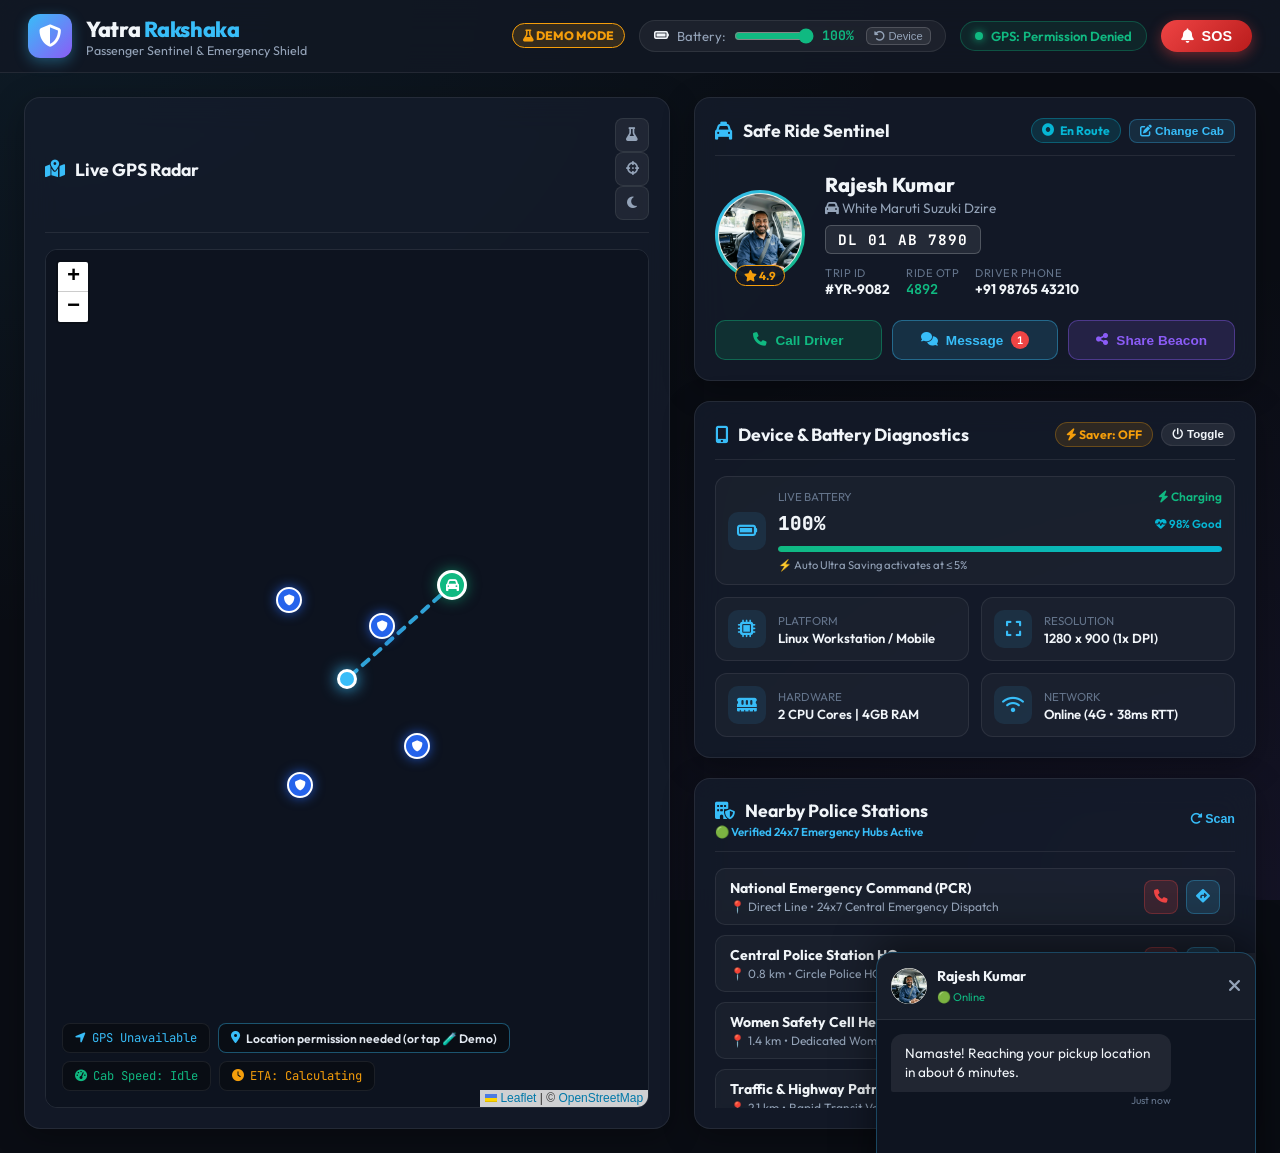
==== commit 342d4b45: "refactor: resolve all 19 audit defects with truthful SOS hub, honest GPS states, XSS-safe DOM, multi" ====
--- a/index.html
+++ b/index.html
@@ -9,6 +9,12 @@
     <link rel="preconnect" href="https://fonts.googleapis.com">
     <link rel="preconnect" href="https://fonts.gstatic.com" crossorigin>
     <link href="https://fonts.googleapis.com/css2?family=Outfit:wght@400;600;700;800&family=JetBrains+Mono:wght@500;700&display=swap" rel="stylesheet">
+    <link rel="manifest" href="manifest.json">
+    <meta name="theme-color" content="#0a0d14">
+    <meta name="mobile-web-app-capable" content="yes">
+    <meta name="apple-mobile-web-app-status-bar-style" content="black-translucent">
+    <meta name="apple-mobile-web-app-title" content="Yatra Rakshaka">
+    <link rel="apple-touch-icon" href="assets/icon-192.png">
     <link rel="stylesheet" href="https://cdnjs.cloudflare.com/ajax/libs/font-awesome/6.4.0/css/all.min.css">
     <link rel="stylesheet" href="assets/leaflet.css" onerror="this.onerror=null;this.href='leaflet.css';" />
     <link rel="stylesheet" href="style.css">
@@ -33,22 +39,35 @@
         </div>
 
         <div class="header-controls">
-            <!-- Battery Simulator -->
+            <!-- Demo Mode Indicator -->
+            <div id="demo-mode-badge" class="badge demo-badge hidden" title="Simulated environment active">
+                <i class="fa-solid fa-flask"></i> DEMO MODE
+            </div>
+
+            <!-- Battery Simulator & Reset -->
             <div class="battery-simulator-pill" title="Drag slider to test Auto 5% Saver">
                 <i class="fa-solid fa-battery-half" id="header-battery-icon"></i>
                 <span class="bat-label">Battery:</span>
-                <input type="range" id="battery-slider" min="1" max="100" value="85">
+                <input type="range" id="battery-slider" min="1" max="100" value="85" aria-label="Battery simulator slider">
                 <span id="battery-sim-val" class="bat-val">85%</span>
+                <button class="reset-bat-btn" id="reset-bat-btn" onclick="useRealBattery()" title="Restore real device battery monitoring">
+                    <i class="fa-solid fa-rotate-left"></i> Device
+                </button>
             </div>
 
             <!-- GPS Status -->
-            <div class="status-pill location-pill" id="gps-status-pill">
-                <span class="pulse-dot"></span>
-                <span id="gps-status-text">GPS: Live</span>
-            </div>
+            <div class="status-pill location-pill" id="gps-status-pill" aria-live="polite">
+                <span class="pulse-dot" id="gps-pulse-dot"></span>
+                <span id="gps-status-text">GPS: Acquiring...</span>
+            </div>
+
+            <!-- PWA Install Button -->
+            <button class="install-pwa-btn hidden" id="pwa-install-btn" onclick="triggerPwaInstall()">
+                <i class="fa-solid fa-download"></i> Install App
+            </button>
 
             <!-- SOS Button -->
-            <button class="sos-header-btn" onclick="openSosModal()">
+            <button class="sos-header-btn" onclick="openSosModal()" aria-label="Trigger Emergency SOS">
                 <i class="fa-solid fa-bell"></i> SOS
             </button>
         </div>
@@ -62,6 +81,7 @@
             <div class="card-header">
                 <h2><i class="fa-solid fa-map-location-dot"></i> Live GPS Radar</h2>
                 <div class="card-actions">
+                    <button class="icon-btn demo-toggle-btn" id="demo-toggle-btn" onclick="toggleDemoMode()" title="Toggle Demo Simulation / Live GPS"><i class="fa-solid fa-flask"></i></button>
                     <button class="icon-btn" onclick="recenterMap()" title="Center Map"><i class="fa-solid fa-crosshairs"></i></button>
                     <button class="icon-btn" onclick="toggleMapTheme()" id="map-theme-btn" title="Toggle Theme"><i class="fa-solid fa-moon"></i></button>
                 </div>
@@ -73,19 +93,19 @@
                 <div class="map-live-overlay">
                     <div class="geo-badge">
                         <i class="fa-solid fa-location-arrow"></i>
-                        <span id="live-coords">Lat: 28.6139°, Lng: 77.2090°</span>
+                        <span id="live-coords" aria-live="polite">GPS: Initializing...</span>
                     </div>
                     <div class="address-badge" id="live-address-badge">
                         <i class="fa-solid fa-location-dot"></i>
-                        <span id="live-address-text">Connaught Place, New Delhi</span>
+                        <span id="live-address-text" aria-live="polite">Detecting location...</span>
                     </div>
                     <div class="speed-badge">
                         <i class="fa-solid fa-gauge-high"></i>
-                        <span id="live-speed">36 km/h</span>
+                        <span id="live-speed">Cab Speed: Idle</span>
                     </div>
                     <div class="eta-badge">
                         <i class="fa-solid fa-clock"></i>
-                        <span id="live-eta">ETA: 6 Mins</span>
+                        <span id="live-eta">ETA: Calculating</span>
                     </div>
                 </div>
             </div>
@@ -253,35 +273,41 @@
             <p class="modal-subtext">Enter active cab or auto details for real-time safety monitoring.</p>
 
             <form id="cab-form" onsubmit="handleCabSubmit(event)">
-                <div class="form-group">
-                    <label>Vehicle Plate Number *</label>
-                    <input type="text" id="input-plate" placeholder="e.g. DL 01 AB 7890" required>
-                </div>
-
                 <div class="form-row">
                     <div class="form-group">
-                        <label>Driver Name *</label>
-                        <input type="text" id="input-driver-name" placeholder="e.g. Rajesh Kumar" required>
-                    </div>
-                    <div class="form-group">
-                        <label>Driver Phone</label>
-                        <input type="tel" id="input-driver-phone" placeholder="e.g. +91 98765 43210">
-                    </div>
-                </div>
-
-                <div class="form-row">
-                    <div class="form-group">
-                        <label>Vehicle Type</label>
+                        <label for="input-plate">Vehicle Plate Number *</label>
+                        <input type="text" id="input-plate" placeholder="e.g. DL 01 AB 7890" maxlength="20" required>
+                    </div>
+                    <div class="form-group">
+                        <label for="input-cab-type">Vehicle Type</label>
                         <select id="input-cab-type">
-                            <option value="White Maruti Suzuki Dzire">White Maruti Suzuki Dzire</option>
-                            <option value="Auto-Rickshaw (Yellow-Green)">Auto-Rickshaw</option>
-                            <option value="Hatchback (Swift / WagonR)">Hatchback (Swift / WagonR)</option>
-                            <option value="Prime SUV (Innova / Ertiga)">Prime SUV (Innova)</option>
+                            <option value="Sedan">Sedan</option>
+                            <option value="Auto-Rickshaw">Auto-Rickshaw</option>
+                            <option value="Hatchback">Hatchback</option>
+                            <option value="SUV">SUV / Prime</option>
                             <option value="Bike Taxi">Bike Taxi</option>
                         </select>
                     </div>
-                    <div class="form-group">
-                        <label>Ride Status</label>
+                </div>
+
+                <div class="form-row">
+                    <div class="form-group">
+                        <label for="input-driver-name">Driver Name *</label>
+                        <input type="text" id="input-driver-name" placeholder="e.g. Rajesh Kumar" maxlength="50" required>
+                    </div>
+                    <div class="form-group">
+                        <label for="input-driver-phone">Driver Phone *</label>
+                        <input type="tel" id="input-driver-phone" placeholder="e.g. +91 98765 43210" pattern="^\+?[0-9 ()-]{8,20}$" inputmode="tel" autocomplete="tel" maxlength="20" required>
+                    </div>
+                </div>
+
+                <div class="form-row">
+                    <div class="form-group">
+                        <label for="input-cab-model">Vehicle Model / Description *</label>
+                        <input type="text" id="input-cab-model" placeholder="e.g. White Maruti Suzuki Dzire" maxlength="60" required>
+                    </div>
+                    <div class="form-group">
+                        <label for="input-ride-status">Ride Status</label>
                         <select id="input-ride-status">
                             <option value="enroute">Ride In Progress</option>
                             <option value="waiting">Waiting for Driver</option>
@@ -379,20 +405,63 @@
         </div>
     </div>
 
-    <!-- EMERGENCY SOS TRIGGER MODAL -->
-    <div id="sos-modal" class="modal-overlay hidden">
+    <!-- EMERGENCY SOS ACTION HUB MODAL -->
+    <div id="sos-modal" class="modal-overlay hidden" role="dialog" aria-modal="true" aria-labelledby="sos-modal-heading">
         <div class="modal-card sos-card">
-            <div class="sos-siren-icon"><i class="fa-solid fa-triangle-exclamation"></i></div>
-            <h2>EMERGENCY SOS ALERT</h2>
-            <p>Distress beacon will broadcast your live location to Nearest Police Stations in:</p>
-            
-            <div class="sos-countdown-circle">
-                <span id="sos-countdown-num">5</span>
-            </div>
-
-            <div class="sos-modal-actions">
-                <button class="cancel-sos-btn" onclick="cancelSosModal()">CANCEL SOS</button>
-                <button class="instant-sos-btn" onclick="triggerInstantSos()">DISPATCH NOW</button>
+            <!-- Stage 1: Countdown -->
+            <div id="sos-stage-countdown">
+                <div class="sos-siren-icon"><i class="fa-solid fa-triangle-exclamation"></i></div>
+                <h2 id="sos-modal-heading">EMERGENCY DISTRESS BEACON</h2>
+                <p>Preparing emergency action hub and live coordinates in:</p>
+                
+                <div class="sos-countdown-circle">
+                    <span id="sos-countdown-num">5</span>
+                </div>
+
+                <div class="sos-modal-actions">
+                    <button type="button" class="cancel-sos-btn" onclick="cancelSosModal()">CANCEL SOS</button>
+                    <button type="button" class="instant-sos-btn" onclick="triggerInstantSos()">ACTION NOW</button>
+                </div>
+            </div>
+
+            <!-- Stage 2: Direct Emergency Dispatch Options (Truthful & Actionable) -->
+            <div id="sos-stage-actions" class="hidden">
+                <div class="sos-siren-icon alert-pulse"><i class="fa-solid fa-shield-heart"></i></div>
+                <h2 style="color:#ef4444;">EMERGENCY ACTIONS READY</h2>
+                <p class="modal-subtext">Immediate response options with your current verified coordinates.</p>
+
+                <div class="sos-action-buttons-list">
+                    <a href="tel:112" class="sos-action-btn call-112-btn" id="sos-call-112-link">
+                        <i class="fa-solid fa-phone"></i>
+                        <div>
+                            <strong>Call 112 (National Emergency)</strong>
+                            <small>Police, Ambulance & Fire Rapid Response</small>
+                        </div>
+                    </a>
+
+                    <a href="#" class="sos-action-btn sms-sos-btn" id="sos-sms-direct-btn" onclick="openDirectSosSms()">
+                        <i class="fa-solid fa-comment-sms"></i>
+                        <div>
+                            <strong>Send Distress SMS to Family</strong>
+                            <small>Pre-drafted with vehicle plate, driver & GPS link</small>
+                        </div>
+                    </a>
+
+                    <button type="button" class="sos-action-btn wa-sos-btn" onclick="shareOnWhatsApp()">
+                        <i class="fa-brands fa-whatsapp"></i>
+                        <div>
+                            <strong>Broadcast via WhatsApp</strong>
+                            <small>Instant transit beacon to trusted contacts</small>
+                        </div>
+                    </button>
+                </div>
+
+                <div class="sos-disclaimer">
+                    <i class="fa-solid fa-circle-info"></i>
+                    <span><strong>Helpline Notice:</strong> Yatra Rakshaka operates client-side to prepare emergency coordinates and dials. In severe immediate danger, connect directly with 112.</span>
+                </div>
+
+                <button type="button" class="cancel-btn" style="width:100%; margin-top:14px;" onclick="closeSosModal()">Close Emergency Hub</button>
             </div>
         </div>
     </div>
--- a/style.css
+++ b/style.css
@@ -258,6 +258,32 @@
     0% { transform: scale(0.95); box-shadow: 0 0 0 0 rgba(16, 185, 129, 0.7); }
     70% { transform: scale(1); box-shadow: 0 0 0 8px rgba(16, 185, 129, 0); }
     100% { transform: scale(0.95); box-shadow: 0 0 0 0 rgba(16, 185, 129, 0); }
+}
+
+/* PWA Install Button */
+.install-pwa-btn {
+    background: rgba(56, 189, 248, 0.15);
+    border: 1px solid var(--accent-primary);
+    color: var(--accent-primary);
+    padding: 8px 16px;
+    border-radius: 30px;
+    font-size: 0.85rem;
+    font-weight: 700;
+    display: flex;
+    align-items: center;
+    gap: 7px;
+    cursor: pointer;
+    transition: var(--transition-fast);
+}
+
+.install-pwa-btn:hover {
+    background: var(--accent-primary);
+    color: #0a0d14;
+    box-shadow: 0 0 14px rgba(56, 189, 248, 0.4);
+}
+
+.install-pwa-btn.hidden {
+    display: none !important;
 }
 
 /* Header SOS Button */
@@ -1441,6 +1467,137 @@
     color: #ffffff;
 }
 
+/* Demo Mode Badge */
+.demo-badge {
+    background: rgba(245, 158, 11, 0.15) !important;
+    border: 1px solid var(--accent-warning) !important;
+    color: var(--accent-warning) !important;
+    font-weight: 800;
+    font-size: 0.76rem;
+    padding: 4px 10px;
+    border-radius: 20px;
+    animation: pulse 2s infinite;
+}
+
+.demo-toggle-btn.active {
+    background: var(--accent-warning);
+    color: #000000;
+}
+
+/* Reset Battery Button */
+.reset-bat-btn {
+    background: rgba(255, 255, 255, 0.08);
+    border: 1px solid rgba(255, 255, 255, 0.16);
+    color: var(--text-muted);
+    font-size: 0.7rem;
+    padding: 2px 7px;
+    border-radius: 6px;
+    cursor: pointer;
+    margin-left: 4px;
+    transition: var(--transition-fast);
+}
+
+.reset-bat-btn:hover {
+    background: rgba(56, 189, 248, 0.2);
+    color: var(--accent-primary);
+    border-color: var(--accent-primary);
+}
+
+/* Truthful Emergency Action Hub Styling */
+.sos-action-buttons-list {
+    display: flex;
+    flex-direction: column;
+    gap: 12px;
+    width: 100%;
+    margin: 18px 0;
+}
+
+.sos-action-btn {
+    display: flex;
+    align-items: center;
+    gap: 14px;
+    padding: 14px 18px;
+    border-radius: 12px;
+    text-decoration: none;
+    font-family: var(--font-main);
+    cursor: pointer;
+    border: none;
+    text-align: left;
+    transition: var(--transition-smooth);
+    width: 100%;
+}
+
+.sos-action-btn i {
+    font-size: 1.5rem;
+    flex-shrink: 0;
+}
+
+.sos-action-btn strong {
+    display: block;
+    font-size: 0.95rem;
+    line-height: 1.2;
+}
+
+.sos-action-btn small {
+    display: block;
+    font-size: 0.74rem;
+    opacity: 0.85;
+    margin-top: 3px;
+}
+
+.call-112-btn {
+    background: linear-gradient(135deg, #ef4444, #b91c1c);
+    color: #ffffff;
+    box-shadow: 0 4px 16px rgba(239, 68, 68, 0.4);
+}
+.call-112-btn:hover {
+    filter: brightness(1.1);
+    transform: translateY(-2px);
+}
+
+.sms-sos-btn {
+    background: rgba(56, 189, 248, 0.12);
+    border: 1px solid var(--accent-primary);
+    color: var(--accent-primary);
+}
+.sms-sos-btn:hover {
+    background: rgba(56, 189, 248, 0.22);
+}
+
+.wa-sos-btn {
+    background: rgba(37, 211, 102, 0.12);
+    border: 1px solid var(--accent-whatsapp);
+    color: var(--accent-whatsapp);
+}
+.wa-sos-btn:hover {
+    background: rgba(37, 211, 102, 0.22);
+}
+
+.sos-disclaimer {
+    background: rgba(255, 255, 255, 0.03);
+    border: 1px solid var(--border-color);
+    border-radius: 8px;
+    padding: 10px 14px;
+    font-size: 0.72rem;
+    color: var(--text-dim);
+    display: flex;
+    align-items: flex-start;
+    gap: 8px;
+    line-height: 1.4;
+    text-align: left;
+}
+
+.sos-disclaimer i {
+    color: var(--accent-warning);
+    margin-top: 2px;
+}
+
+/* Form validation states */
+input:invalid:focus {
+    border-color: var(--accent-danger) !important;
+    box-shadow: 0 0 10px rgba(239, 68, 68, 0.3) !important;
+}
+
 /* Toast Notifications */
 .toast-container {
     position: fixed;
